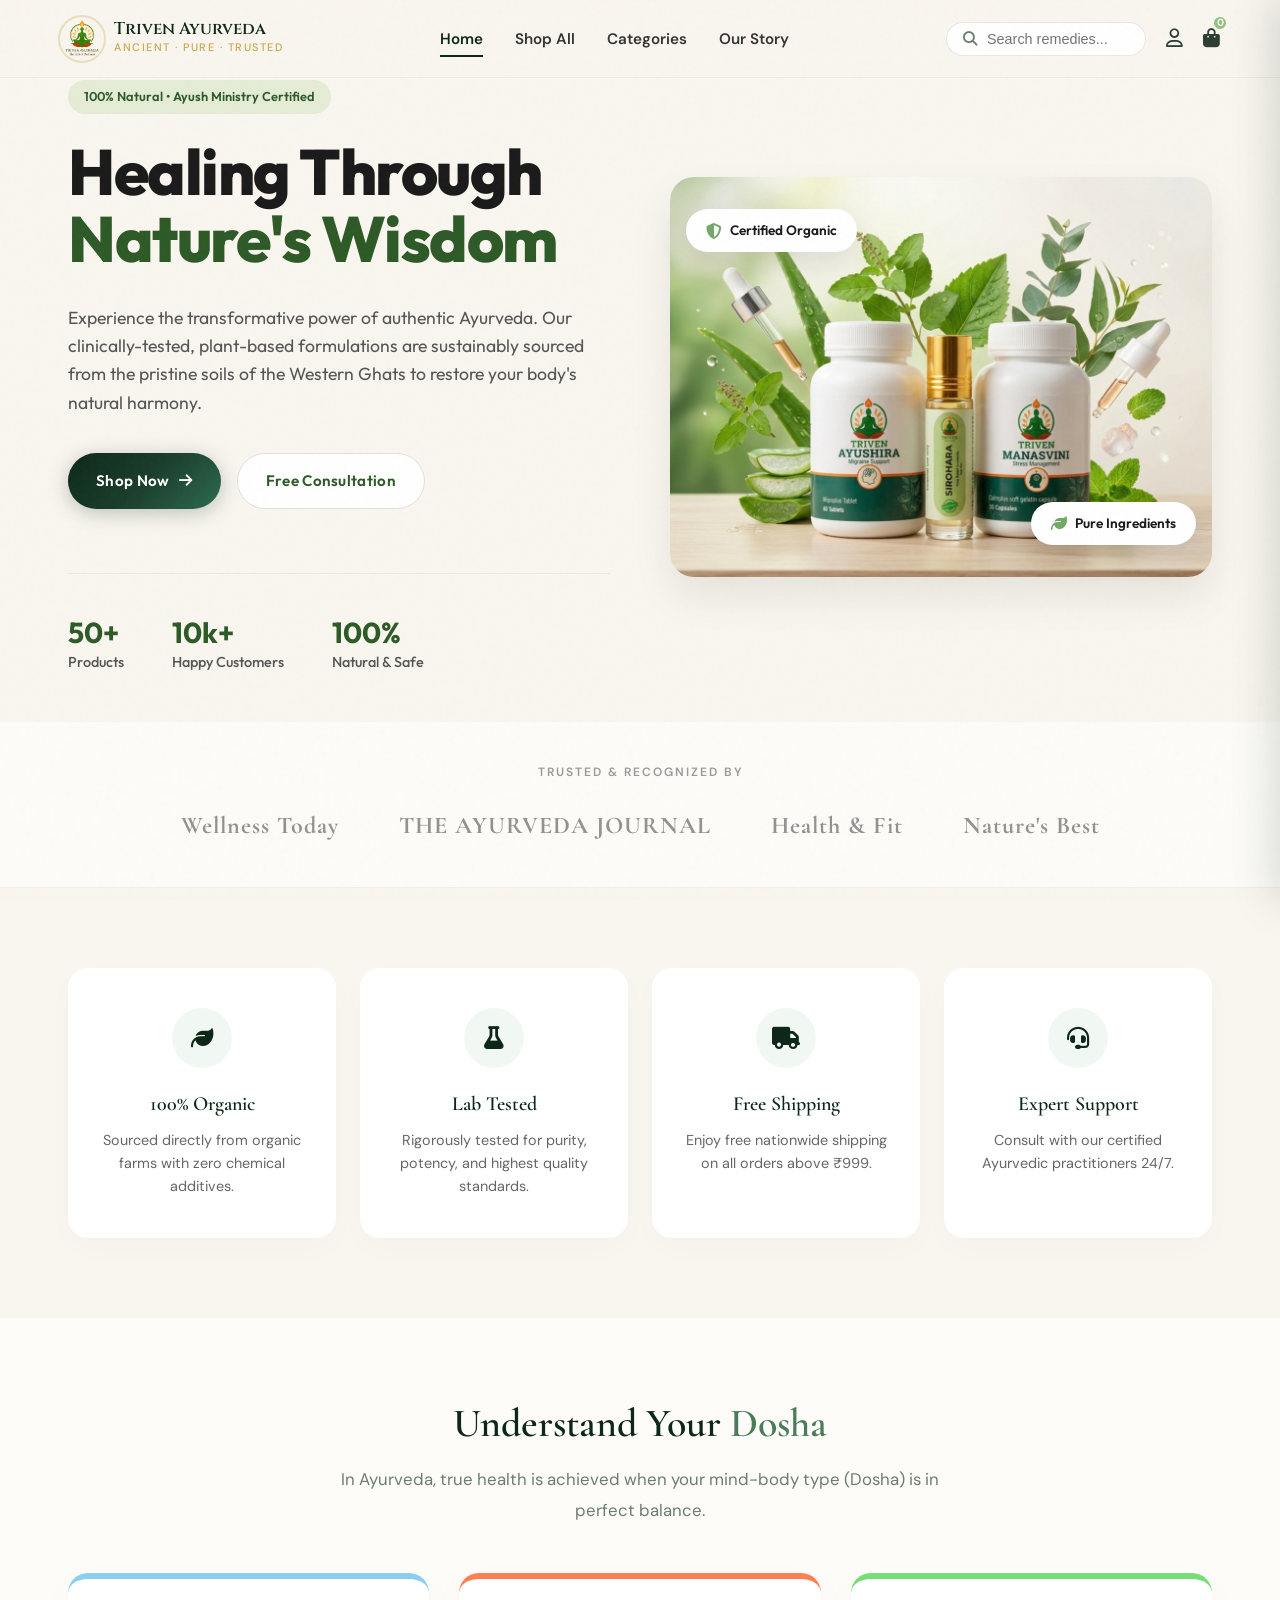
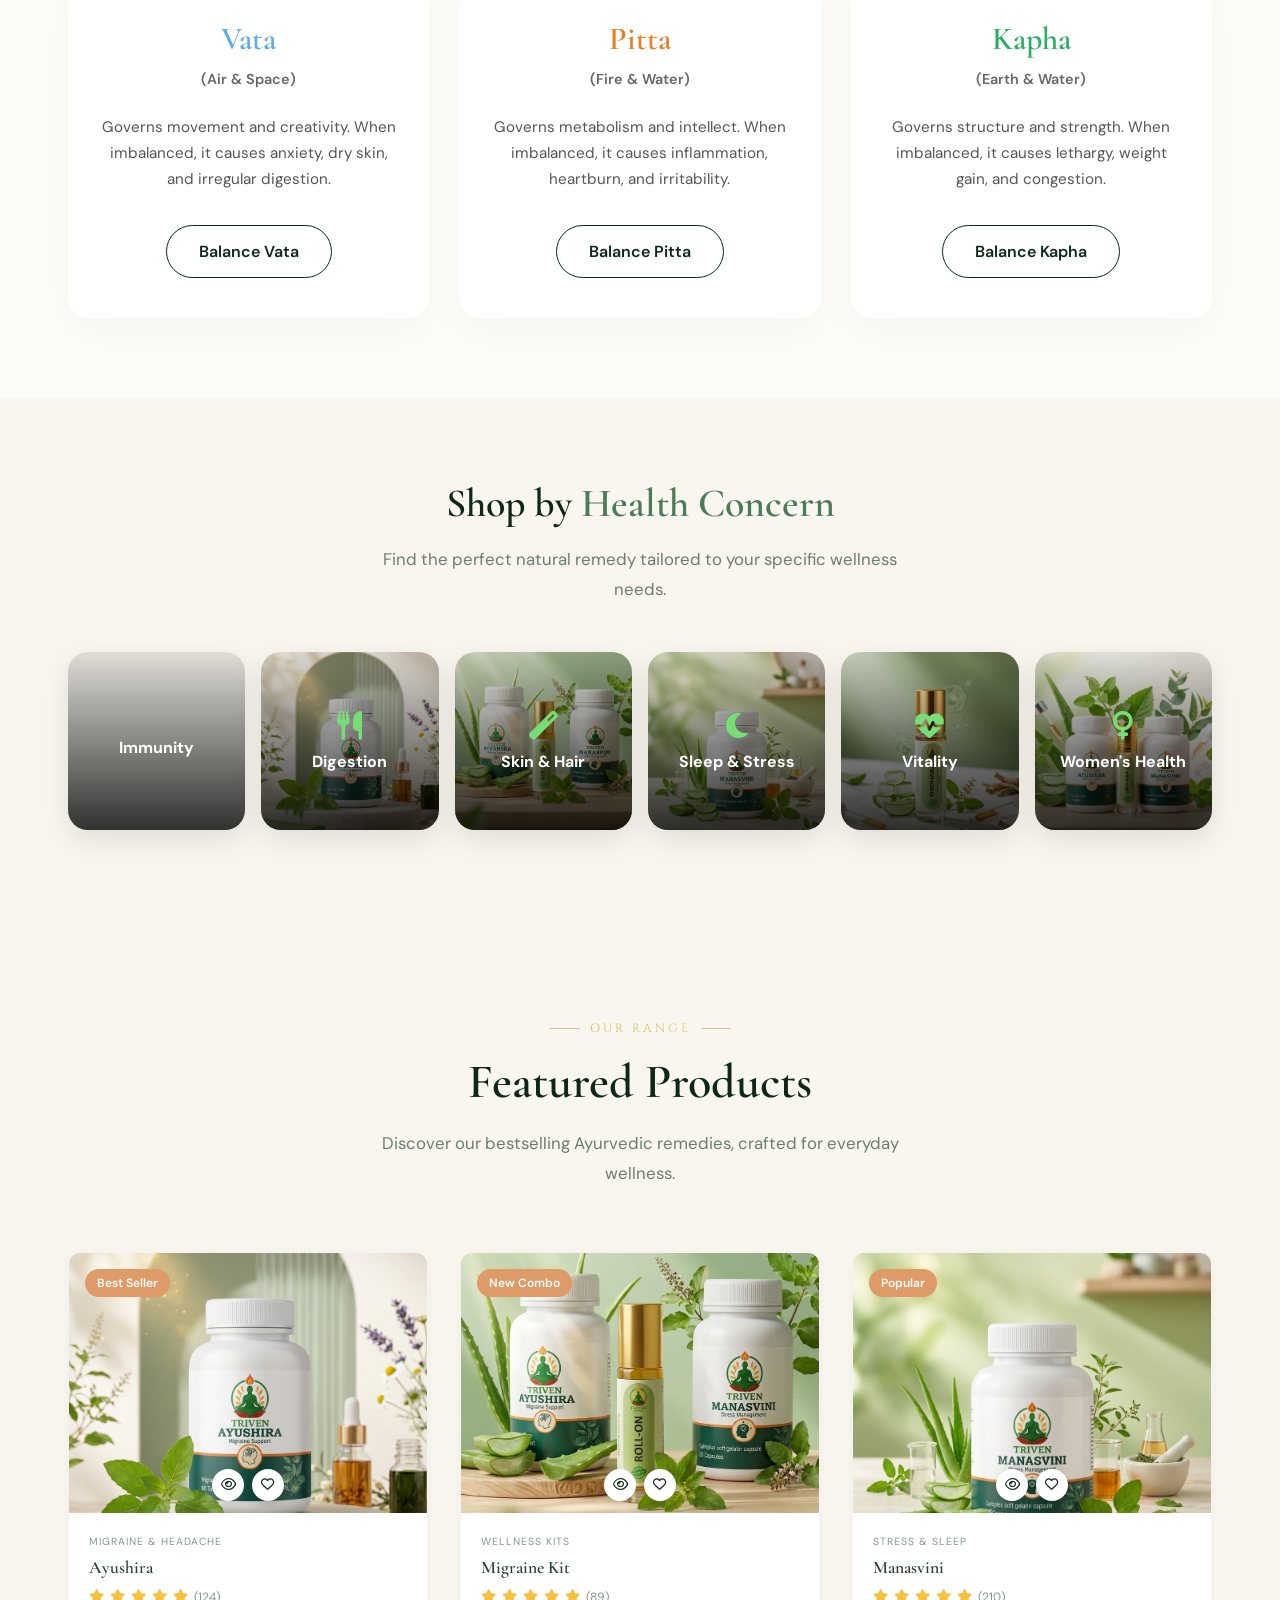
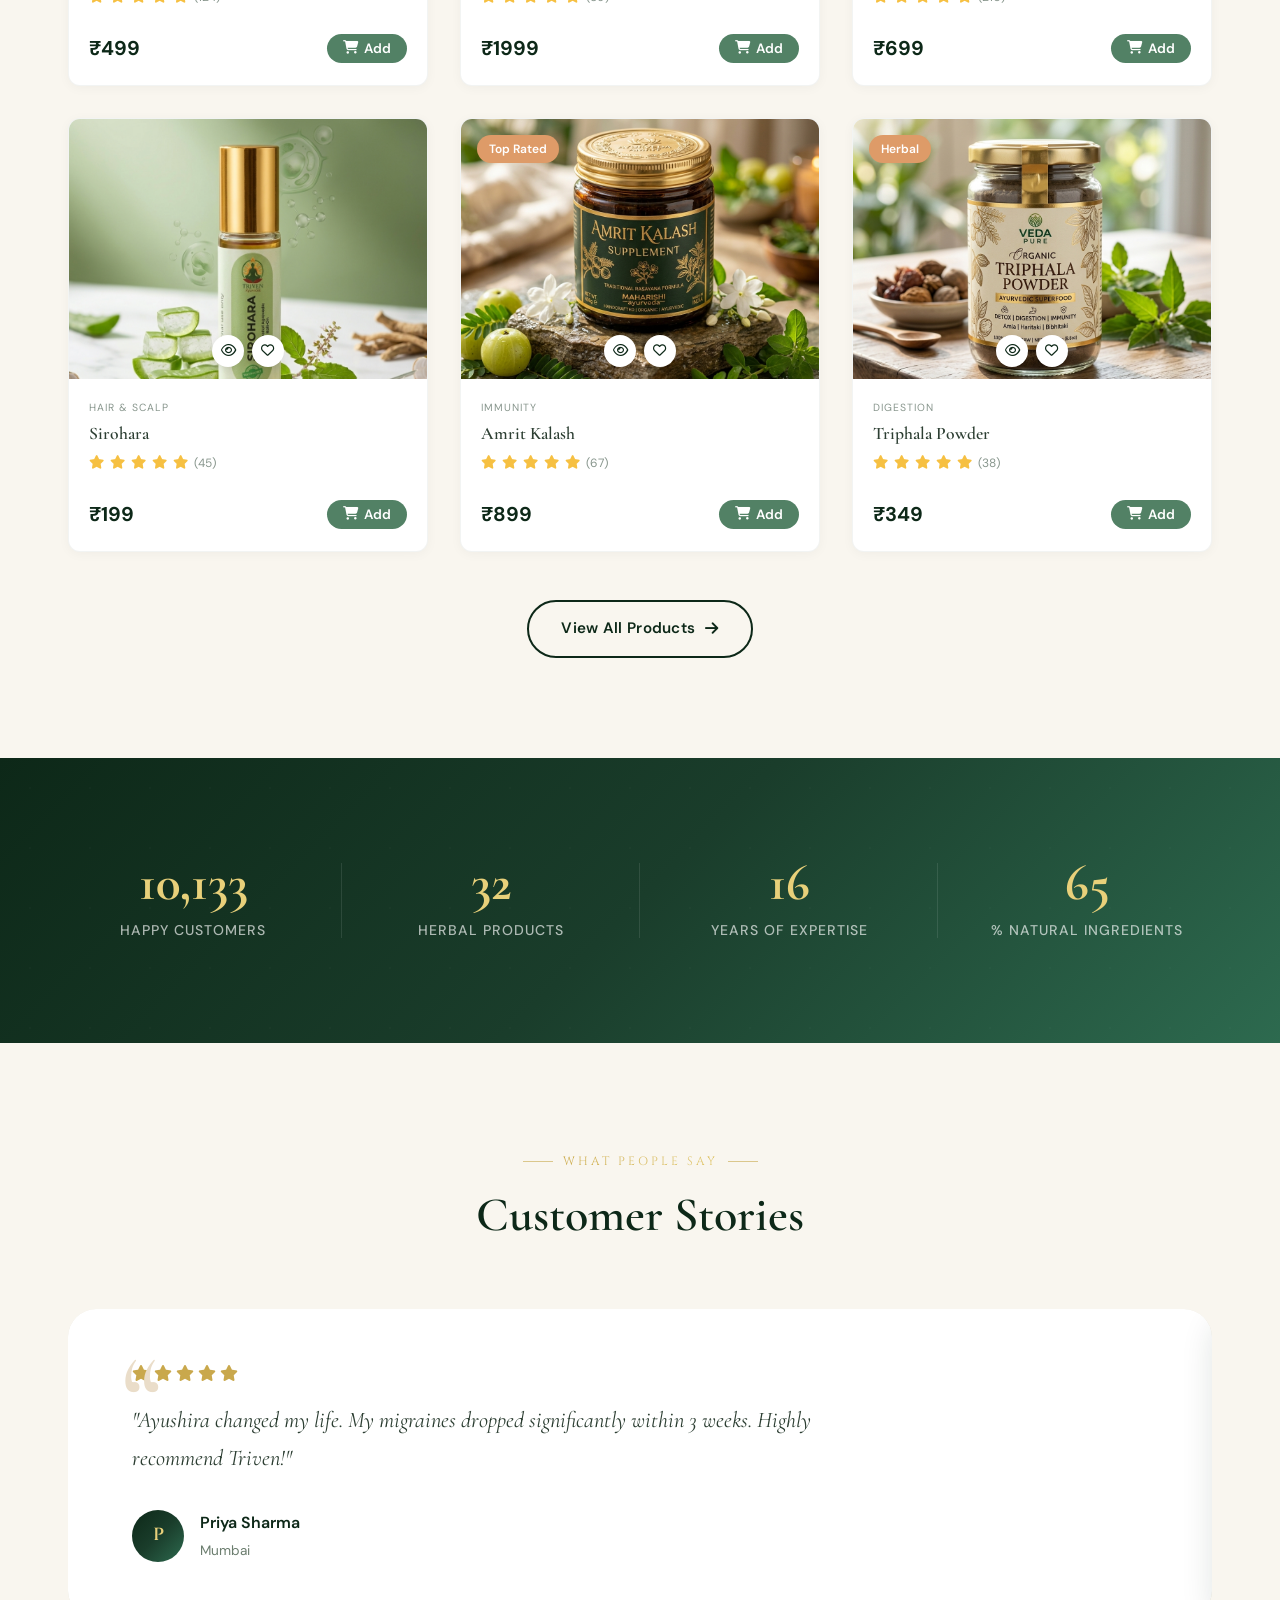
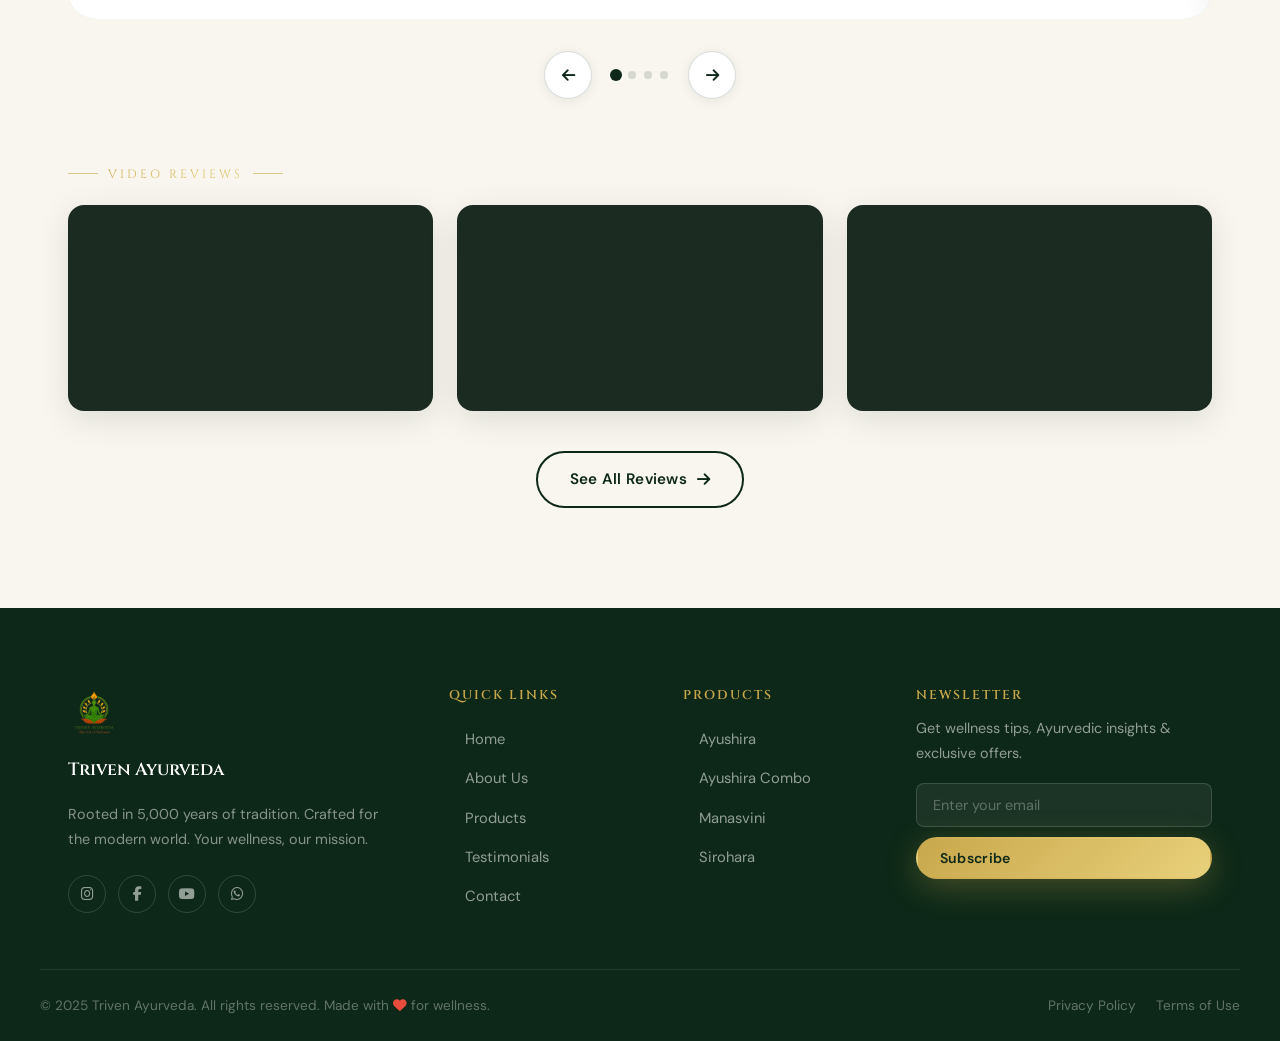
==== index.html @ 243baf2f "first commit" ====
<!DOCTYPE html>
<html lang="en">
<head>
  <meta charset="UTF-8" />
  <meta name="viewport" content="width=device-width, initial-scale=1.0" />

  <title>Triven Ayurveda — Ancient Wisdom, Modern Wellness</title>
  <meta name="description" content="Discover premium Ayurvedic formulations by Triven Ayurveda. 100% natural, lab-tested remedies for migraine, stress, and holistic wellness." />
  <link rel="stylesheet" href="Triven.css" />
  <link rel="stylesheet" href="cart.css" />
  <link rel="stylesheet" href="https://cdnjs.cloudflare.com/ajax/libs/font-awesome/6.5.0/css/all.min.css" />
  
</head>
  <div id="page-loader">
    <img src="assets/Trivenlogo.png" alt="Triven" class="loader-logo" />
    <span class="loader-brand">Triven Ayurveda</span>
    <div class="loader-bar-wrap"><div class="loader-bar"></div></div>
  </div>

  <div id="scroll-progress"></div>

  <!-- NAVBAR -->
  <nav class="navbar" id="navbar">
    <div class="nav-container">
      <a href="index.html" class="logo">
        <img src="assets/Trivenlogo.png" alt="Triven Ayurveda Logo" />
        <div class="logo-text">
          <span class="logo-name">Triven Ayurveda</span>
          <span class="logo-tagline">Ancient · Pure · Trusted</span>
        </div>
      </a>
      <ul class="nav-links" id="navLinks">
        <li><a href="index.html" class="active">Home</a></li>
        <li><a href="products.html">Shop All</a></li>
        <li><a href="categories.html">Categories</a></li>
        <li><a href="about.html">Our Story</a></li>
      </ul>
      
      <div class="nav-tools">
        <div class="search-bar">
          <i class="fas fa-search"></i>
          <input type="text" placeholder="Search remedies..." />
        </div>
        <a href="#" class="nav-icon" aria-label="Account"><i class="far fa-user"></i></a>
        <a href="#" class="nav-icon cart-icon" aria-label="Cart">
          <i class="fas fa-shopping-bag"></i>
          <span class="cart-count">0</span>
        </a>
      </div>
      <button class="hamburger" id="hamburger" aria-label="Toggle menu">
        <span></span><span></span><span></span>
      </button>
    </div>
  </nav>

  <!-- HERO -->
  <section class="hero" id="home">
    <div class="container hero-container">
      <div class="hero-left">
        <div class="hero-badge">100% Natural • Ayush Ministry Certified</div>
        <h1>
          <span class="text-dark">Healing Through</span>
          <span class="text-green">Nature's Wisdom</span>
        </h1>
        <p class="hero-sub">
          Experience the transformative power of authentic Ayurveda. Our clinically-tested, plant-based formulations are sustainably sourced from the pristine soils of the Western Ghats to restore your body's natural harmony.
        </p>
        <div class="hero-btns">
          <a href="products.html" class="btn btn-primary btn-pill">Shop Now <i class="fas fa-arrow-right"></i></a>
          <a href="contact.html" class="btn btn-outline btn-pill">Free Consultation</a>
        </div>
        
        <div class="hero-stats">
          <div class="hero-stat-item">
            <h4>50+</h4>
            <p>Products</p>
          </div>
          <div class="hero-stat-item">
            <h4>10k+</h4>
            <p>Happy Customers</p>
          </div>
          <div class="hero-stat-item">
            <h4>100%</h4>
            <p>Natural & Safe</p>
          </div>
        </div>
      </div>
      <div class="hero-right">
        <div class="hero-img-wrap">
          <img src="assets/Productimg1.png" alt="Ayurvedic Herbs" class="hero-main-img" />
          <div class="floating-badge badge-organic">
            <i class="fas fa-shield-alt"></i> Certified Organic
          </div>
          <div class="floating-badge badge-pure">
            <i class="fas fa-leaf"></i> Pure Ingredients
          </div>
        </div>
      </div>
    </div>
  </section>

  <!-- TRUSTED BY SECTION -->
  <section class="trust-section">
    <div class="container">
      <p class="trust-tag">TRUSTED & RECOGNIZED BY</p>
      <div class="trust-logos-row">
        <span class="trust-brand">Wellness Today</span>
        <span class="trust-brand">THE AYURVEDA JOURNAL</span>
        <span class="trust-brand">Health & Fit</span>
        <span class="trust-brand">Nature's Best</span>
      </div>
    </div>
  </section>

  <!-- NEW BENEFITS GRID -->
  <section class="benefits-premium">
    <div class="container">
      <div class="benefits-grid-premium">
        <div class="benefit-card-new reveal">
          <div class="benefit-icon-new"><i class="fas fa-leaf"></i></div>
          <h3>100% Organic</h3>
          <p>Sourced directly from organic farms with zero chemical additives.</p>
        </div>
        <div class="benefit-card-new reveal">
          <div class="benefit-icon-new"><i class="fas fa-flask"></i></div>
          <h3>Lab Tested</h3>
          <p>Rigorously tested for purity, potency, and highest quality standards.</p>
        </div>
        <div class="benefit-card-new reveal">
          <div class="benefit-icon-new"><i class="fas fa-truck"></i></div>
          <h3>Free Shipping</h3>
          <p>Enjoy free nationwide shipping on all orders above ₹999.</p>
        </div>
        <div class="benefit-card-new reveal">
          <div class="benefit-icon-new"><i class="fas fa-headset"></i></div>
          <h3>Expert Support</h3>
          <p>Consult with our certified Ayurvedic practitioners 24/7.</p>
        </div>
      </div>
    </div>
  </section>
  <!-- DOSHA SECTION -->
  <section class="dosha-section">
    <div class="container">
      <div class="section-header reveal" style="text-align: center; margin-bottom: 48px;">
        <h2 style="font-size: 2.5rem; color: #0d2818;">Understand Your <span style="color: #4a7c59;">Dosha</span></h2>
        <p class="section-sub" style="max-width: 600px; margin: 16px auto 0;">In Ayurveda, true health is achieved when your mind-body type (Dosha) is in perfect balance.</p>
      </div>
      <div class="dosha-grid">
        <div class="dosha-card vata reveal">
          <h3>Vata</h3>
          <p class="dosha-elements">(Air & Space)</p>
          <p class="dosha-info">Governs movement and creativity. When imbalanced, it causes anxiety, dry skin, and irregular digestion.</p>
          <a href="#" class="dosha-btn">Balance Vata</a>
        </div>
        <div class="dosha-card pitta reveal">
          <h3>Pitta</h3>
          <p class="dosha-elements">(Fire & Water)</p>
          <p class="dosha-info">Governs metabolism and intellect. When imbalanced, it causes inflammation, heartburn, and irritability.</p>
          <a href="#" class="dosha-btn">Balance Pitta</a>
        </div>
        <div class="dosha-card kapha reveal">
          <h3>Kapha</h3>
          <p class="dosha-elements">(Earth & Water)</p>
          <p class="dosha-info">Governs structure and strength. When imbalanced, it causes lethargy, weight gain, and congestion.</p>
          <a href="#" class="dosha-btn">Balance Kapha</a>
        </div>
      </div>
    </div>
  </section>

  <!-- HEALTH CONCERNS SECTION -->
  <section class="concerns-section">
    <div class="container">
      <div class="section-header reveal" style="text-align: center; margin-bottom: 48px;">
        <h2 style="font-size: 2.5rem; color: #0d2818;">Shop by <span style="color: #4a7c59;">Health Concern</span></h2>
        <p class="section-sub">Find the perfect natural remedy tailored to your specific wellness needs.</p>
      </div>
      <div class="concerns-grid">
        <a href="products.html" class="concern-card reveal">
          <div class="concern-img" style="background-image: url('assets/productimg1.png');"></div>
          <div class="concern-overlay">
            <i class="fas fa-shield-plus"></i>
            <span>Immunity</span>
          </div>
        </a>
        <a href="products.html" class="concern-card reveal">
          <div class="concern-img" style="background-image: url('assets/productimg2.png');"></div>
          <div class="concern-overlay">
            <i class="fas fa-utensils"></i>
            <span>Digestion</span>
          </div>
        </a>
        <a href="products.html" class="concern-card reveal">
          <div class="concern-img" style="background-image: url('assets/productimg3.png');"></div>
          <div class="concern-overlay">
            <i class="fas fa-magic"></i>
            <span>Skin & Hair</span>
          </div>
        </a>
        <a href="products.html" class="concern-card reveal">
          <div class="concern-img" style="background-image: url('assets/productimgimg4.png');"></div>
          <div class="concern-overlay">
            <i class="fas fa-moon"></i>
            <span>Sleep & Stress</span>
          </div>
        </a>
        <a href="products.html" class="concern-card reveal">
          <div class="concern-img" style="background-image: url('assets/productimg5.png');"></div>
          <div class="concern-overlay">
            <i class="fas fa-heartbeat"></i>
            <span>Vitality</span>
          </div>
        </a>
        <a href="products.html" class="concern-card reveal">
          <div class="concern-img" style="background-image: url('assets/Productimg1.png');"></div>
          <div class="concern-overlay">
            <i class="fas fa-venus"></i>
            <span>Women's Health</span>
          </div>
        </a>
      </div>
    </div>
  </section>

  <!-- PRODUCTS -->
  <section class="products" id="products">
    <div class="container">
      <div class="section-header reveal">
        <p class="section-tag">Our Range</p>
        <h2>Featured Products</h2>
        <p class="section-sub">Discover our bestselling Ayurvedic remedies, crafted for everyday wellness.</p>
      </div>
      <div class="products-grid" id="featuredProductsGrid"></div>
      <div style="text-align:center;margin-top:48px;">
        <a href="products.html" class="btn btn-outline">View All Products <i class="fas fa-arrow-right"></i></a>
      </div>
    </div>
  </section>

  <!-- STATS BANNER -->
  <section class="stats-banner">
    <div class="container stats-grid">
      <div class="stat reveal">
        <h2 class="counter" data-target="15000">0</h2>
        <p>Happy Customers</p>
      </div>
      <div class="stat reveal">
        <h2 class="counter" data-target="50">0</h2>
        <p>Herbal Products</p>
      </div>
      <div class="stat reveal">
        <h2 class="counter" data-target="25">0</h2>
        <p>Years of Expertise</p>
      </div>
      <div class="stat reveal">
        <h2 class="counter" data-target="100">0</h2>
        <p>% Natural Ingredients</p>
      </div>
    </div>
  </section>

  <!-- TESTIMONIALS -->
  <section class="testimonials" id="testimonials">
    <div class="container">
      <div class="section-header reveal">
        <p class="section-tag">What People Say</p>
        <h2>Customer Stories</h2>
      </div>
      <div class="testimonials-slider" id="testimonialSlider">
        <div class="testimonial-track" id="testimonialTrack">
          <div class="testimonial-card">
            <div class="stars"><i class="fas fa-star"></i><i class="fas fa-star"></i><i class="fas fa-star"></i><i class="fas fa-star"></i><i class="fas fa-star"></i></div>
            <p>"Ayushira changed my life. My migraines dropped significantly within 3 weeks. Highly recommend Triven!"</p>
            <div class="reviewer">
              <div class="avatar">P</div>
              <div><strong>Priya Sharma</strong><span>Mumbai</span></div>
            </div>
          </div>
          <div class="testimonial-card">
            <div class="stars"><i class="fas fa-star"></i><i class="fas fa-star"></i><i class="fas fa-star"></i><i class="fas fa-star"></i><i class="fas fa-star"></i></div>
            <p>"Manasvini has improved my focus tremendously. I feel lighter and more energetic every single day."</p>
            <div class="reviewer">
              <div class="avatar">R</div>
              <div><strong>Rahul Verma</strong><span>Delhi</span></div>
            </div>
          </div>
          <div class="testimonial-card">
            <div class="stars"><i class="fas fa-star"></i><i class="fas fa-star"></i><i class="fas fa-star"></i><i class="fas fa-star"></i><i class="fas fa-star-half-alt"></i></div>
            <p>"Sirohara helped me with headaches during exams. Pure, effective, and absolutely no side effects!"</p>
            <div class="reviewer">
              <div class="avatar">A</div>
              <div><strong>Ananya Iyer</strong><span>Bangalore</span></div>
            </div>
          </div>
          <div class="testimonial-card">
            <div class="stars"><i class="fas fa-star"></i><i class="fas fa-star"></i><i class="fas fa-star"></i><i class="fas fa-star"></i><i class="fas fa-star"></i></div>
            <p>"Quality is unmatched. You can feel the authenticity in every product. Triven Ayurveda is my go-to brand."</p>
            <div class="reviewer">
              <div class="avatar">S</div>
              <div><strong>Suresh Nair</strong><span>Chennai</span></div>
            </div>
          </div>
        </div>
      </div>
      <div class="slider-controls">
        <button id="prevBtn" aria-label="Previous"><i class="fas fa-arrow-left"></i></button>
        <div class="dots" id="dots"></div>
        <button id="nextBtn" aria-label="Next"><i class="fas fa-arrow-right"></i></button>
      </div>
      <!-- VIDEO REVIEWS -->
      <div class="video-reviews reveal">
        <p class="section-tag" style="justify-content:center;margin-bottom:24px;">Video Reviews</p>
        <div class="video-grid">
          <div class="video-card">
            <iframe src="https://www.youtube.com/embed/VIDEO_ID_1" title="Customer Review 1" frameborder="0" allowfullscreen loading="lazy"></iframe>
          </div>
          <div class="video-card">
            <iframe src="https://www.youtube.com/embed/VIDEO_ID_2" title="Customer Review 2" frameborder="0" allowfullscreen loading="lazy"></iframe>
          </div>
          <div class="video-card">
            <iframe src="https://www.youtube.com/embed/VIDEO_ID_3" title="Customer Review 3" frameborder="0" allowfullscreen loading="lazy"></iframe>
          </div>
        </div>
      </div>

      <div style="text-align:center;margin-top:40px;">
        <a href="testimonials.html" class="btn btn-outline">See All Reviews <i class="fas fa-arrow-right"></i></a>
      </div>
    </div>
  </section>


  <!-- FOOTER -->
  <footer class="footer">
    <div class="container footer-grid">
      <div class="footer-brand">
        <img src="assets/Trivenlogo.png" alt="Triven Ayurveda" />
        <span class="footer-brand-name">Triven Ayurveda</span>
        <p>Rooted in 5,000 years of tradition. Crafted for the modern world. Your wellness, our mission.</p>
        <div class="footer-social">
          <a href="#" aria-label="Instagram"><i class="fab fa-instagram"></i></a>
          <a href="#" aria-label="Facebook"><i class="fab fa-facebook-f"></i></a>
          <a href="#" aria-label="YouTube"><i class="fab fa-youtube"></i></a>
          <a href="#" aria-label="WhatsApp"><i class="fab fa-whatsapp"></i></a>
        </div>
      </div>
      <div class="footer-links-row">
        <div class="footer-links">
          <h4>Quick Links</h4>
          <ul>
            <li><a href="index.html">Home</a></li>
            <li><a href="about.html">About Us</a></li>
            <li><a href="products.html">Products</a></li>
            <li><a href="testimonials.html">Testimonials</a></li>
            <li><a href="contact.html">Contact</a></li>
          </ul>
        </div>
        <div class="footer-links">
          <h4>Products</h4>
          <ul>
            <li><a href="products.html">Ayushira</a></li>
            <li><a href="products.html">Ayushira Combo</a></li>
            <li><a href="products.html">Manasvini</a></li>
            <li><a href="products.html">Sirohara</a></li>
          </ul>
        </div>
      </div>
      <div class="footer-newsletter">
        <h4>Newsletter</h4>
        <p>Get wellness tips, Ayurvedic insights & exclusive offers.</p>
        <div class="newsletter-form">
          <input type="email" placeholder="Enter your email" />
          <button class="btn btn-gold btn-sm">Subscribe</button>
        </div>
      </div>
    </div>
    <div class="footer-bottom container">
      <p>© 2025 Triven Ayurveda. All rights reserved. Made with <i class="fas fa-heart"></i> for wellness.</p>
      <div class="footer-bottom-links">
        <a href="#">Privacy Policy</a>
        <a href="#">Terms of Use</a>
      </div>
    </div>
  </footer>

  <a href="#home" class="back-to-top" id="backToTop"><i class="fas fa-arrow-up"></i></a>


  <!-- Cart Drawer HTML -->
  <div class="cart-drawer-overlay" id="cartDrawerOverlay"></div>
  <aside class="cart-drawer" id="cartDrawer" aria-label="Shopping Cart">
    <div class="cart-drawer-header">
      <div style="display: flex; align-items: center; gap: 12px;">
        <button id="orderHistoryBtn" class="cart-history-btn" title="View Order History" style="padding: 6px; font-size: 1.3rem;"><i class="fas fa-list-alt"></i></button>
        <h3 style="margin: 0;"><i class="fas fa-shopping-bag"></i> Your Cart</h3>
      </div>
      <button id="cartDrawerClose" aria-label="Close cart">✕</button>
    </div>
    <div id="cartDrawerList"></div>
    <!-- In-drawer Order History -->
    <div id="cartDrawerHistory" style="display: none;">
        <div class="history-panel-header">
            <h4><i class="fas fa-receipt"></i> My Orders</h4>
            <p>Track and manage your recent orders</p>
            <button id="close-user-history-drawer" class="history-back-btn"><i class="fas fa-arrow-left"></i> Back to Cart</button>
        </div>
        <div class="history-scroll-area">
            <div id="history-loading-msg"><i class="fas fa-spinner fa-spin" style="margin-right:8px;"></i>Loading orders…</div>
            <div id="history-empty-msg" style="display:none;">You haven't placed any orders yet.</div>
            <div id="user-history-body"></div>
        </div>
    </div>
    <div class="cart-drawer-footer" id="cartDrawerFooter">
      <div class="cart-drawer-total">
        <span>Total</span>
        <span id="cartDrawerTotal">₹0</span>
      </div>
      <button class="cart-checkout-btn" type="button"><i class="fas fa-lock"></i> Proceed to Checkout</button>
    </div>
  </aside>

  <script src="config.js"></script>
  <script src="Triven.js"></script>
  <script src="cart.js"></script>
  <script src="auth.js"></script>
  <script>
    if (document.getElementById('page-loader')) document.getElementById('page-loader').classList.add('hide');
    const callBarDoc = document.querySelector('.call-bar-doctor');
    if (callBarDoc) {
      const doctors = ['assets/Doctor1.png', 'assets/Doctor2.png'];
      let idx = 0;
      setInterval(() => {
        idx = (idx + 1) % doctors.length;
        callBarDoc.style.opacity = '0';
        setTimeout(() => { callBarDoc.src = doctors[idx]; callBarDoc.style.opacity = '1'; }, 400);
      }, 3000);
    }
  </script>
</body>
</html>
---- Triven.css ----
/* ===================================
   TRIVEN AYURVEDA — PREMIUM DESIGN SYSTEM
   =================================== */

@import url('https://fonts.googleapis.com/css2?family=Cormorant+Garamond:ital,wght@0,400;0,600;0,700;1,400;1,600&family=DM+Sans:wght@300;400;500;600&family=Cinzel:wght@400;600&family=Outfit:wght@400;500;600;700;800&display=swap');

/* ===== CSS VARIABLES ===== */
:root {
  /* Core Palette */
  --forest:       #0d2818;
  --forest-mid:   #1a3d2b;
  --forest-light: #2d6a4f;
  --sage:         #52b788;
  --sage-light:   #95d5b2;
  --gold:         #c9a84c;
  --gold-light:   #e8d07a;
  --gold-pale:    #fdf3d7;
  --cream:        #f9f6ef;
  --cream-dark:   #eaddc9;
  --ivory:        #f9f6ef;
  --charcoal:     #1c2b22;
  --text:         #2c3e32;
  --text-muted:   #6b7d6e;
  --white:        #ffffff;


  /* Gradients */
  --grad-forest: linear-gradient(135deg, #0d2818 0%, #1a3d2b 50%, #2d6a4f 100%);
  --grad-gold:   linear-gradient(135deg, #c9a84c 0%, #e8d07a 100%);
  --grad-sage:   linear-gradient(135deg, #52b788 0%, #95d5b2 100%);
  --grad-glass:  linear-gradient(135deg, rgba(255,255,255,0.12) 0%, rgba(255,255,255,0.04) 100%);

  /* Shadows */
  --shadow-sm:   0 2px 12px rgba(13,40,24,0.08);
  --shadow-md:   0 8px 32px rgba(13,40,24,0.12);
  --shadow-lg:   0 20px 60px rgba(13,40,24,0.18);
  --shadow-gold: 0 8px 32px rgba(201,168,76,0.3);

  /* Layout */
  --radius-sm:   8px;
  --radius-md:   16px;
  --radius-lg:   28px;
  --radius-xl:   40px;
  --radius-full: 9999px;

  /* Animation */
  --ease:        cubic-bezier(0.16, 1, 0.3, 1); /* Ultra smooth premium Apple-style curve */
  --ease-spring: cubic-bezier(0.34, 1.56, 0.64, 1);
  --dur-fast:    0.3s;
  --dur-mid:     0.5s;
  --dur-slow:    0.8s;
}

/* ===== LUXURY TEXT GRADIENTS ===== */
h1 em, .section-tag, .consult-left h2 span {
  background: var(--grad-gold);
  -webkit-background-clip: text;
  background-clip: text;
  -webkit-text-fill-color: transparent;
  display: inline-block;
  line-height: 1.2;
}

/* ===== RESET ===== */
*, *::before, *::after { margin: 0; padding: 0; box-sizing: border-box; }
html {
  scroll-behavior: smooth;
  scroll-padding-top: 80px;
  overflow-x: hidden;
  max-width: 100%;
}
body {
  font-family: 'DM Sans', sans-serif;
  background: var(--cream);
  color: var(--text);
  line-height: 1.7;
  overflow-x: hidden;
  max-width: 100%;
  width: 100%;
}
body::before {
  content: '';
  position: fixed;
  inset: 0;
  pointer-events: none;
  z-index: 99999;
  background-image: url("data:image/svg+xml,%3Csvg viewBox='0 0 200 200' xmlns='http://www.w3.org/2000/svg'%3E%3Cfilter id='n'%3E%3CfeTurbulence type='fractalNoise' baseFrequency='0.8' numOctaves='3' stitchTiles='stitch'/%3E%3C/filter%3E%3Crect width='100%25' height='100%25' filter='url(%23n)'/%3E%3C/svg%3E");
  opacity: 0.025; /* Super subtle grain */
}
img { display: block; max-width: 100%; }
a { text-decoration: none; color: inherit; }
button { font-family: inherit; cursor: pointer; }
h1, h2, h3, h4 {
  font-family: 'Cormorant Garamond', serif;
  line-height: 1.25;
  font-weight: 600;
}

/* ===== SCROLLBAR ===== */
::-webkit-scrollbar { width: 5px; }
::-webkit-scrollbar-track { background: var(--cream); }
::-webkit-scrollbar-thumb { background: var(--forest-light); border-radius: 10px; }

/* ===== SCROLL REVEAL ===== */
.reveal {
  opacity: 0;
  transform: translateY(36px);
  transition: opacity 0.7s var(--ease), transform 0.7s var(--ease);
}
.reveal.visible { opacity: 1; transform: translateY(0); }
.reveal-left { opacity: 0; transform: translateX(-40px); transition: opacity 0.7s var(--ease), transform 0.7s var(--ease); }
.reveal-left.visible { opacity: 1; transform: translateX(0); }
.reveal-right { opacity: 0; transform: translateX(40px); transition: opacity 0.7s var(--ease), transform 0.7s var(--ease); }
.reveal-right.visible { opacity: 1; transform: translateX(0); }

/* ===== SCROLL PROGRESS ===== */
#scroll-progress {
  position: fixed;
  top: 0; left: 0;
  height: 3px;
  background: var(--grad-gold);
  z-index: 9999;
  width: 0%;
  transition: width 0.1s linear;
}

/* ===== CONTAINER ===== */
.container { max-width: 1200px; margin: 0 auto; padding: 0 28px; }
section { padding: 100px 0; }

/* ===================================
   BUTTONS
   =================================== */
.btn {
  display: inline-flex;
  align-items: center;
  gap: 10px;
  padding: 14px 32px;
  border-radius: var(--radius-full);
  font-family: 'DM Sans', sans-serif;
  font-weight: 600;
  font-size: 0.95rem;
  letter-spacing: 0.3px;
  border: 2px solid transparent;
  cursor: pointer;
  transition: all var(--dur-mid) var(--ease);
  position: relative;
  overflow: hidden;
}
.btn::before {
  content: '';
  position: absolute;
  inset: 0;
  background: rgba(255,255,255,0.12);
  opacity: 0;
  transition: opacity var(--dur-fast);
}
.btn:hover::before { opacity: 1; }

.btn-primary {
  background: var(--grad-forest);
  color: var(--white);
  border-color: transparent;
  box-shadow: 0 4px 20px rgba(13,40,24,0.25);
}
.btn-primary:hover {
  transform: translateY(-3px);
  box-shadow: 0 10px 32px rgba(13,40,24,0.35);
}

.btn-gold {
  background: var(--grad-gold);
  color: var(--forest);
  border-color: transparent;
  box-shadow: var(--shadow-gold);
}
.btn-gold:hover { transform: translateY(-3px); box-shadow: 0 12px 40px rgba(201,168,76,0.45); }

.btn-outline {
  background: transparent;
  color: var(--forest);
  border-color: var(--forest);
}
.btn-outline:hover { background: var(--forest); color: var(--white); transform: translateY(-2px); }

.btn-outline-light {
  background: transparent;
  color: var(--white);
  border-color: rgba(255,255,255,0.5);
}
.btn-outline-light:hover { background: rgba(255,255,255,0.12); border-color: var(--white); }

.btn-sm { padding: 10px 22px; font-size: 0.88rem; }

/* ===================================
   SECTION HEADERS
   =================================== */
.section-header { text-align: center; margin-bottom: 64px; }
.section-tag {
  display: inline-flex;
  align-items: center;
  gap: 10px;
  font-family: 'Cinzel', serif;
  font-size: 0.75rem;
  letter-spacing: 3px;
  text-transform: uppercase;
  color: var(--gold);
  margin-bottom: 16px;
}
.section-tag::before, .section-tag::after {
  content: '';
  display: block;
  width: 30px;
  height: 1px;
  background: var(--gold);
  opacity: 0.6;
}
.section-header h2 {
  font-size: clamp(2rem, 4vw, 3rem);
  color: var(--forest);
  margin-bottom: 16px;
}
.section-sub {
  color: var(--text-muted);
  max-width: 540px;
  margin: 0 auto;
  font-size: 1.05rem;
  line-height: 1.8;
}

/* ===================================
   NAVBAR
   =================================== */
.navbar {
  position: fixed;
  top: 0; left: 0; right: 0;
  z-index: 1000;
  height: 78px;
  transition: all var(--dur-mid) var(--ease);
  width: 100%;
}
.navbar::before {
  content: '';
  position: absolute;
  inset: 0;
  background: rgba(249, 246, 239, 0.90); /* Matches #f9f6ef */
  backdrop-filter: blur(12px);
  transition: all var(--dur-mid) var(--ease);
  border-bottom: 1px solid rgba(13, 40, 24, 0.05);
}
.navbar.scrolled::before {
  background: rgba(249, 246, 239, 0.98);
  backdrop-filter: blur(20px);
  box-shadow: 0 4px 20px rgba(13, 40, 24, 0.08);
  border-bottom: 1px solid rgba(13, 40, 24, 0.1);
}
.nav-container {
  max-width: 1200px;
  margin: 0 auto;
  padding: 0 20px;
  height: 100%;
  display: flex;
  align-items: center;
  justify-content: space-between;
  position: relative;
  z-index: 1;
  min-width: 0;
}
.logo {
  display: flex;
  align-items: center;
  gap: 10px;
  min-width: 0;
  flex-shrink: 1;
}
.logo img {
  height: 44px; width: 44px;
  object-fit: contain;
  border-radius: 50%;
  box-shadow: 0 0 0 2px rgba(201,168,76,0.3);
  transition: box-shadow var(--dur-mid);
}
.logo:hover img { box-shadow: 0 0 0 3px var(--gold); }
.logo-text { display: flex; flex-direction: column; }
.logo-name {
  font-family: 'Cinzel', serif;
  font-size: 1.05rem;
  color: var(--forest);
  font-weight: 600;
  line-height: 1;
  white-space: nowrap;
}
.logo-tagline {
  font-size: 0.68rem;
  color: var(--gold);
  letter-spacing: 1.5px;
  text-transform: uppercase;
  font-weight: 500;
}

.nav-links {
  display: flex;
  list-style: none;
  gap: 32px;
  align-items: center;
}
.nav-links a {
  font-size: 0.95rem;
  font-weight: 600;
  color: #333;
  position: relative;
  transition: color var(--dur-fast);
  padding: 8px 0;
}
.nav-links a::after {
  content: '';
  position: absolute;
  bottom: 0; left: 0;
  width: 0; height: 2px;
  background: var(--forest);
  transition: width var(--dur-mid) var(--ease);
}
.nav-links a:hover { color: var(--forest); }
.nav-links a:hover::after,
.nav-links a.active::after { width: 100%; }
.nav-links a.active { color: var(--forest); }

/* ===================================
   NAV TOOLS (SEARCH, USER, CART)
   =================================== */
.nav-tools {
  display: flex;
  align-items: center;
  gap: 20px;
}
.search-bar {
  display: flex;
  align-items: center;
  background: var(--white);
  border: 1px solid rgba(13, 40, 24, 0.1);
  border-radius: var(--radius-full);
  padding: 8px 16px;
  gap: 10px;
  width: 200px;
  transition: all 0.3s ease;
}
.search-bar:focus-within {
  border-color: var(--forest);
  box-shadow: 0 0 0 2px rgba(45, 90, 60, 0.1);
  width: 240px;
}
.search-bar i {
  color: var(--text-muted);
  font-size: 0.9rem;
}
.search-bar input {
  border: none;
  background: transparent;
  outline: none;
  width: 100%;
  font-size: 0.9rem;
  color: var(--text);
}
.nav-icon {
  color: var(--text);
  font-size: 1.2rem;
  transition: color 0.3s ease;
  position: relative;
  text-decoration: none;
}
.nav-icon:hover {
  color: var(--forest);
}
.cart-icon .cart-count {
  position: absolute;
  top: -8px;
  right: -8px;
  background: #90c279;
  color: var(--white);
  font-size: 0.65rem;
  font-weight: 700;
  height: 16px;
  width: 16px;
  display: flex;
  align-items: center;
  justify-content: center;
  border-radius: 50%;
  border: 2px solid var(--cream);
}

.nav-cta {
  background: var(--forest);
  color: var(--white) !important;
  padding: 10px 24px;
  border-radius: var(--radius-full);
  font-weight: 600 !important;
  transition: all var(--dur-mid) !important;
}
.nav-cta:hover { background: var(--forest-mid) !important; transform: translateY(-2px); }
.nav-cta::after { display: none !important; }

/* Mobile Drawer Elements default hidden on desktop */
.drawer-header {
  display: none !important;
}
.mobile-link-icon {
  display: none !important;
}

.hamburger {
  display: none;
  background: none;
  border: none;
  width: 40px; height: 40px;
  flex-direction: column;
  justify-content: center;
  gap: 5px;
  padding: 4px;
}
.hamburger span {
  display: block;
  width: 100%; height: 2px;
  background: var(--forest);
  border-radius: 2px;
  transition: all var(--dur-mid) var(--ease);
  transform-origin: center;
}
.hamburger.open span:nth-child(1) { transform: translateY(7px) rotate(45deg); }
.hamburger.open span:nth-child(2) { opacity: 0; transform: scaleX(0); }
.hamburger.open span:nth-child(3) { transform: translateY(-7px) rotate(-45deg); }

/* ===================================
   ANIMATED BACKGROUND EFFECT (VIDEO-LIKE)
   =================================== */
.bg-video-effect {
  position: absolute;
  inset: -10%;
  z-index: 0;
  background-size: cover;
  background-position: center;
  opacity: 0.25;
  animation: bgZoomFloat 25s ease-in-out infinite alternate;
  pointer-events: none;
  mix-blend-mode: luminosity; /* Blends nicely with the green hero background */
}
@keyframes bgZoomFloat {
  0% { transform: scale(1) translate(0, 0); }
  100% { transform: scale(1.08) translate(-1.5%, 1.5%); }
}

/* ===================================
   HERO — HOME
   =================================== */
.hero {
  min-height: 60vh;
  background: var(--cream); /* Light cream — matches #f9f6ef */
  display: flex;
  align-items: center;
  padding: 80px 0 48px;
  position: relative;
  overflow: hidden;
  width: 100%;
  box-sizing: border-box;
}
.hero-container {
  display: flex;
  align-items: center;
  gap: 60px;
  width: 100%;
}

.hero-left {
  flex: 1;
  display: flex;
  flex-direction: column;
  gap: 24px;
}

.hero-badge {
  display: inline-flex;
  align-items: center;
  background-color: #e5ecd6; /* Light green from image */
  color: #2c592a;
  font-family: 'Outfit', sans-serif;
  font-size: 0.8rem;
  font-weight: 600;
  padding: 6px 16px;
  border-radius: 99px;
  width: fit-content;
}

.hero-left h1 {
  font-family: 'Outfit', sans-serif !important;
  font-size: clamp(2.8rem, 5vw, 4.2rem);
  font-weight: 800;
  line-height: 1.05;
  letter-spacing: -1.5px;
  background: none !important;
  -webkit-text-fill-color: unset !important;
}

.text-dark {
  display: block;
  color: #1a1a1a;
  background: none !important;
  -webkit-text-fill-color: #1a1a1a !important;
}

.text-green {
  display: block;
  color: #2d5a27;
  background: none !important;
  -webkit-text-fill-color: #2d5a27 !important;
}

.hero-sub {
  color: #555;
  font-family: 'Outfit', sans-serif;
  font-size: 1.1rem;
  line-height: 1.6;
  max-width: 540px;
  margin-top: 8px;
}

.hero-btns {
  display: flex;
  gap: 16px;
  margin-top: 12px;
}

.btn-pill {
  border-radius: 99px !important;
  font-weight: 600;
  padding: 14px 28px !important;
  font-family: 'Outfit', sans-serif;
}

.hero-left .btn-primary {
  background-color: #2d5a27;
  color: #fff;
  border: none;
}

.hero-left .btn-primary:hover {
  background-color: #1f3f1b;
}

.hero-left .btn-outline {
  background-color: #fff;
  color: #2d5a27;
  border: 1px solid #e0e0e0;
}

.hero-left .btn-outline:hover {
  border-color: #2d5a27;
}

.hero-stats {
  display: flex;
  gap: 48px;
  margin-top: 40px;
  padding-top: 40px;
  border-top: 1px solid rgba(0,0,0,0.06);
}

.hero-stat-item h4 {
  font-family: 'Outfit', sans-serif !important;
  font-size: 1.8rem;
  font-weight: 700;
  color: #2d5a27;
  margin: 0;
  background: none !important;
  -webkit-text-fill-color: #2d5a27 !important;
}

.hero-stat-item p {
  font-family: 'Outfit', sans-serif;
  font-size: 0.9rem;
  color: #555;
  margin: 0;
  font-weight: 500;
}

/* Hero Right Image */
.hero-right {
  flex: 1;
  position: relative;
  display: flex;
  justify-content: flex-end;
}

.hero-img-wrap {
  position: relative;
  width: 100%;
  max-width: 600px;
  border-radius: 24px;
  box-shadow: 0 20px 40px rgba(0,0,0,0.08);
  overflow: visible;
}

.hero-main-img {
  width: 100%;
  height: 400px;
  object-fit: cover;
  display: block;
  border-radius: 24px;
}

/* Floating Badges */
.floating-badge {
  position: absolute;
  background: white;
  padding: 10px 20px;
  border-radius: 99px;
  display: flex;
  align-items: center;
  gap: 8px;
  font-family: 'Outfit', sans-serif;
  font-size: 0.85rem;
  font-weight: 600;
  color: #1a1a1a;
  box-shadow: 0 10px 30px rgba(0,0,0,0.1);
  z-index: 2;
}

.floating-badge i {
  color: #72a868; /* Light green icon */
  font-size: 1rem;
}

.badge-organic {
  top: 32px;
  left: 16px;
  animation: floatBadgeUp 3s ease-in-out infinite;
}

.badge-pure {
  bottom: 32px;
  right: 16px;
  animation: floatBadgeDown 3.5s ease-in-out infinite;
}

@keyframes floatBadgeUp {
  0%, 100% { transform: translateY(0px); }
  50% { transform: translateY(-10px); }
}

@keyframes floatBadgeDown {
  0%, 100% { transform: translateY(0px); }
  50% { transform: translateY(10px); }
}

@media (max-width: 992px) {
  .hero-container {
    flex-direction: column;
    text-align: center;
  }
  .hero-left { align-items: center; }
  .hero-sub { text-align: center; }
  .hero-stats { justify-content: center; width: 100%; }
  .badge-organic { left: 20px; }
  .badge-pure { right: 20px; }
}

/* ===================================
   MARQUEE STRIP
   =================================== */
.marquee-strip {
  background: var(--forest);
  padding: 16px 0;
  overflow: hidden;
  position: relative;
}
.marquee-strip::before, .marquee-strip::after {
  content: '';
  position: absolute;
  top: 0; bottom: 0;
  width: 120px;
  z-index: 2;
}
.marquee-strip::before { left: 0; background: linear-gradient(to right, var(--forest), transparent); }
.marquee-strip::after { right: 0; background: linear-gradient(to left, var(--forest), transparent); }
.marquee-track {
  display: flex;
  width: max-content;
  animation: marqueeScroll 25s linear infinite;
}
@keyframes marqueeScroll { from { transform: translateX(0); } to { transform: translateX(-50%); } }
.marquee-item {
  display: inline-flex;
  align-items: center;
  gap: 12px;
  padding: 0 40px;
  font-family: 'Cinzel', serif;
  font-size: 0.78rem;
  letter-spacing: 2px;
  text-transform: uppercase;
  color: rgba(255,255,255,0.55);
  white-space: nowrap;
}
.marquee-item i { color: var(--gold); font-size: 0.9rem; }

/* ===================================
   ABOUT / BENEFITS
   =================================== */
.about { background: var(--ivory); }
.benefits-grid {
  display: grid;
  grid-template-columns: repeat(4, 1fr);
  gap: 24px;
}
.benefit-card {
  background: var(--white);
  border-radius: var(--radius-md);
  padding: 36px 28px;
  text-align: center;
  box-shadow: var(--shadow-sm);
  border: 1px solid rgba(201,168,76,0.1);
  transition: all var(--dur-slow) var(--ease);
  position: relative;
  overflow: hidden;
}
.benefit-card::before {
  content: '';
  position: absolute;
  bottom: 0; left: 0; right: 0;
  height: 4px;
  background: var(--grad-gold);
  transform: scaleX(0);
  transition: transform var(--dur-slow) var(--ease);
  transform-origin: left;
}
.benefit-card:hover { transform: translateY(-10px); box-shadow: var(--shadow-lg); border-color: var(--gold-light); }
.benefit-card:hover::before { transform: scaleX(1); }
.benefit-icon {
  width: 68px; height: 68px;
  background: var(--cream);
  border-radius: var(--radius-md);
  display: flex;
  align-items: center;
  justify-content: center;
  margin: 0 auto 20px;
  font-size: 1.5rem;
  color: var(--forest-light);
  transition: all var(--dur-mid) var(--ease);
}
.benefit-card:hover .benefit-icon { background: var(--forest); color: var(--gold-light); }
.benefit-card h3 {
  font-size: 1.2rem;
  color: var(--forest);
  margin-bottom: 10px;
}
.benefit-card p { color: var(--text-muted); font-size: 0.92rem; line-height: 1.7; }

/* ===================================
   PRODUCTS
   =================================== */
.products { background: var(--cream); }
.products-grid {
  display: grid;
  grid-template-columns: repeat(3, 1fr);
  gap: 32px;
}
.product-card {
  background: var(--white);
  border-radius: 12px;
  overflow: hidden;
  box-shadow: 0 2px 12px rgba(0,0,0,0.04);
  border: 1px solid rgba(13, 40, 24, 0.05);
  display: flex;
  flex-direction: column;
  transition: transform 0.3s ease, box-shadow 0.3s ease;
}
.product-card:hover {
  transform: translateY(-4px);
  box-shadow: 0 8px 24px rgba(0,0,0,0.08);
}
.product-img {
  position: relative;
  background: #f4f6f5; 
  height: 260px;
  display: flex;
  align-items: center;
  justify-content: center;
  padding: 0;
}
.product-img img {
  width: 100%;
  height: 100%;
  object-fit: cover;
}
.product-badge {
  position: absolute;
  top: 16px; left: 16px;
  background: #de9b68; /* Orange badge from image */
  color: #fff;
  font-size: 0.75rem;
  font-weight: 600;
  padding: 4px 12px;
  border-radius: 99px;
  z-index: 2;
}
.product-actions {
  position: absolute;
  bottom: 12px;
  left: 50%;
  transform: translateX(-50%);
  display: flex;
  gap: 8px;
  z-index: 2;
}
.product-action-btn {
  width: 32px; height: 32px;
  background: var(--white);
  border-radius: 50%;
  display: flex; align-items: center; justify-content: center;
  color: var(--forest);
  box-shadow: 0 2px 8px rgba(0,0,0,0.1);
  font-size: 0.85rem;
  transition: all 0.2s ease;
  border: none; cursor: pointer;
}
.product-action-btn:hover {
  background: var(--forest);
  color: var(--white);
}

.product-info {
  padding: 20px;
  display: flex;
  flex-direction: column;
  flex-grow: 1;
}
.card-category {
  font-size: 0.65rem;
  text-transform: uppercase;
  color: #88968d;
  letter-spacing: 1px;
  margin-bottom: 6px;
}
.product-info h3 {
  font-size: 1.1rem;
  color: #2c3e32;
  margin: 0 0 8px 0;
}
.card-rating {
  display: flex;
  align-items: center;
  gap: 6px;
  margin-bottom: 24px;
}
.card-rating i {
  color: #f6c042;
  font-size: 0.85rem;
}
.card-rating span {
  font-size: 0.75rem;
  color: #88968d;
}

.card-bottom {
  display: flex;
  justify-content: space-between;
  align-items: center;
  margin-top: auto;
}
.card-price {
  font-size: 1.25rem;
  font-weight: 700;
  color: #0d2818;
}
.card-add-btn {
  background: #528165;
  color: #fff;
  border: none;
  border-radius: 99px;
  padding: 6px 16px;
  font-size: 0.85rem;
  font-weight: 600;
  display: flex;
  align-items: center;
  gap: 6px;
  cursor: pointer;
  transition: background 0.2s ease;
}
.card-add-btn:hover {
  background: #3e6850;
}

/* ===================================
   STATS BANNER
   =================================== */
.stats-banner {
  background: var(--grad-forest);
  padding: 80px 0;
  position: relative;
  overflow: hidden;
}
.stats-banner::before {
  content: '';
  position: absolute;
  inset: 0;
  background: url("data:image/svg+xml,%3Csvg width='60' height='60' viewBox='0 0 60 60' xmlns='http://www.w3.org/2000/svg'%3E%3Cg fill='none' fill-rule='evenodd'%3E%3Cg fill='%23ffffff' fill-opacity='0.02'%3E%3Ccircle cx='30' cy='30' r='1'/%3E%3C/g%3E%3C/g%3E%3C/svg%3E");
}
.stats-grid {
  display: grid;
  grid-template-columns: repeat(4, 1fr);
  gap: 48px;
  position: relative;
  z-index: 1;
}
.stat {
  text-align: center;
  padding: 20px;
  position: relative;
}

/* ===================================
   CATEGORIES SECTION
   =================================== */
.categories-section {
  padding: 80px 0 40px;
  background: var(--cream);
}
.categories-grid {
  display: grid;
  grid-template-columns: repeat(4, 1fr);
  gap: 24px;
}
.category-card {
  background: var(--white);
  border-radius: 24px;
  padding: 36px 24px;
  text-align: center;
  box-shadow: 0 4px 20px rgba(0,0,0,0.03);
  transition: all 0.4s var(--ease);
  cursor: pointer;
  display: flex;
  flex-direction: column;
  align-items: center;
  gap: 16px;
  text-decoration: none;
}
.category-card:hover {
  transform: translateY(-8px);
  box-shadow: 0 12px 30px rgba(0,0,0,0.06);
}
.category-icon {
  width: 64px; height: 64px;
  background: #ede7dd; /* Tan background from image */
  border-radius: 50%;
  display: flex; align-items: center; justify-content: center;
  font-size: 1.6rem; color: #2d5a27; /* Dark green icon */
  margin-bottom: 8px;
  transition: all 0.4s var(--ease);
}
.category-card h3 {
  font-family: 'Cormorant Garamond', serif;
  font-size: 1.25rem;
  font-weight: 700;
  color: var(--forest);
  margin: 0;
}
.category-card p {
  font-size: 0.85rem;
  color: #6b7d6e; /* Subtle text */
  margin: 0;
  line-height: 1.5;
}
.stat:not(:last-child)::after {
  content: '';
  position: absolute;
  right: -24px; top: 20%; bottom: 20%;
  width: 1px;
  background: rgba(255,255,255,0.1);
}
.stat-number {
  font-family: 'Cormorant Garamond', serif;
  font-size: clamp(2.5rem, 4vw, 3.8rem);
  font-weight: 700;
  color: var(--gold-light);
  line-height: 1;
  margin-bottom: 10px;
}
.stat-label {
  font-size: 0.88rem;
  color: rgba(255,255,255,0.65);
  letter-spacing: 1px;
  text-transform: uppercase;
  font-weight: 500;
}

/* counter alias */
.counter { font-family: 'Cormorant Garamond', serif; font-size: clamp(2.5rem, 4vw, 3.8rem); font-weight: 700; color: var(--gold-light); line-height: 1; margin-bottom: 10px; }
.stat h2, .stat p { display: block; }
.stat h2 { font-family: 'Cormorant Garamond', serif; font-size: clamp(2.5rem, 4vw, 3.8rem); font-weight: 700; color: var(--gold-light); line-height: 1; margin-bottom: 10px; }
.stat p { font-size: 0.88rem; color: rgba(255,255,255,0.65); letter-spacing: 1px; text-transform: uppercase; font-weight: 500; }

/* ===================================
   TESTIMONIALS
   =================================== */
.testimonials { background: var(--ivory); }
.testimonials-slider { overflow: hidden; border-radius: var(--radius-lg); }
.testimonial-track { display: flex; transition: transform 0.6s var(--ease); }
.testimonial-card {
  min-width: 100%;
  background: var(--white);
  border-radius: var(--radius-lg);
  padding: 56px 64px;
  box-shadow: var(--shadow-md);
  position: relative;
}
.testimonial-card::before {
  content: '\201C';
  position: absolute;
  top: 28px; left: 52px;
  font-family: 'Cormorant Garamond', serif;
  font-size: 8rem;
  line-height: 1;
  color: var(--cream-dark);
  pointer-events: none;
}
.stars { color: var(--gold); font-size: 1rem; margin-bottom: 20px; display: flex; gap: 4px; }
.testimonial-card > p {
  font-family: 'Cormorant Garamond', serif;
  font-size: 1.4rem;
  font-style: italic;
  line-height: 1.7;
  color: var(--text);
  margin-bottom: 32px;
  max-width: 700px;
}
.reviewer { display: flex; align-items: center; gap: 16px; }
.avatar {
  width: 52px; height: 52px;
  background: var(--grad-forest);
  border-radius: 50%;
  display: flex;
  align-items: center;
  justify-content: center;
  font-family: 'Cinzel', serif;
  font-size: 1.1rem;
  font-weight: 600;
  color: var(--gold-light);
  flex-shrink: 0;
}
.reviewer strong { display: block; color: var(--forest); font-weight: 600; font-size: 1rem; }
.reviewer span { font-size: 0.85rem; color: var(--text-muted); }

.slider-controls {
  display: flex;
  align-items: center;
  justify-content: center;
  gap: 20px;
  margin-top: 32px;
}
.slider-controls button {
  width: 48px; height: 48px;
  border-radius: 50%;
  border: 1.5px solid rgba(13,40,24,0.15);
  background: var(--white);
  color: var(--forest);
  font-size: 0.95rem;
  cursor: pointer;
  transition: all var(--dur-mid);
  display: flex;
  align-items: center;
  justify-content: center;
  box-shadow: var(--shadow-sm);
}
.slider-controls button:hover { background: var(--forest); color: var(--white); border-color: var(--forest); transform: scale(1.05); }
.dots { display: flex; gap: 8px; }
.dot {
  width: 8px; height: 8px;
  border-radius: 50%;
  background: rgba(13,40,24,0.15);
  cursor: pointer;
  transition: all var(--dur-mid);
}
.dot.active { background: var(--forest); transform: scale(1.5); }

/* ===================================
   VIDEO REVIEWS
   =================================== */
.video-reviews { margin-top: 56px; }
.video-grid {
  display: grid;
  grid-template-columns: repeat(3, 1fr);
  gap: 24px;
}
.video-card {
  border-radius: var(--radius-md);
  overflow: hidden;
  box-shadow: var(--shadow-md);
  aspect-ratio: 16 / 9;
  background: var(--charcoal);
}
.video-card iframe {
  width: 100%;
  height: 100%;
  display: block;
}
@media (max-width: 900px) {
  .video-grid { grid-template-columns: repeat(2, 1fr); }
}
@media (max-width: 560px) {
  .video-grid { grid-template-columns: 1fr; }
}

/* ===================================
   CONTACT / CONSULTATION
   =================================== */
.contact { background: var(--cream-dark); }
.consult-grid {
  display: grid;
  grid-template-columns: 1fr 1fr;
  gap: 72px;
  align-items: center;
}
.consult-left .section-tag { margin-bottom: 20px; }
.consult-left h2 {
  font-size: clamp(1.8rem, 3vw, 2.6rem);
  color: var(--forest);
  margin-bottom: 18px;
  line-height: 1.35;
}
.consult-left h2 span { color: var(--gold); font-style: italic; }
.consult-left > p { color: var(--text-muted); margin-bottom: 32px; font-size: 1.02rem; }
.consult-points { list-style: none; display: flex; flex-direction: column; gap: 14px; }
.consult-points li {
  display: flex;
  align-items: center;
  gap: 12px;
  font-weight: 500;
  color: var(--text);
  font-size: 0.95rem;
}
.consult-points li i { color: var(--sage); font-size: 1rem; flex-shrink: 0; }

.consult-form-box {
  background: var(--white);
  border-radius: var(--radius-lg);
  padding: 44px 40px;
  box-shadow: var(--shadow-lg);
  border: 1px solid rgba(201,168,76,0.12);
}
.consult-form-box h3 {
  font-size: 1.5rem;
  color: var(--forest);
  margin-bottom: 10px;
  text-align: center;
}
.form-subtitle {
  text-align: center;
  color: var(--text-muted);
  font-size: 0.9rem;
  margin-bottom: 28px;
  padding-bottom: 24px;
  border-bottom: 1px solid var(--cream-dark);
}
.contact-form { display: flex; flex-direction: column; gap: 16px; }
.form-group { position: relative; }
.form-group input,
.form-group textarea,
.form-group select {
  width: 100%;
  padding: 15px 18px;
  border: 1.5px solid rgba(13,40,24,0.12);
  border-radius: var(--radius-sm);
  font-family: 'DM Sans', sans-serif;
  font-size: 0.95rem;
  color: var(--text);
  background: var(--cream);
  outline: none;
  transition: all var(--dur-mid);
}
.form-group input:focus,
.form-group textarea:focus {
  border-color: var(--forest-light);
  background: var(--white);
  box-shadow: 0 0 0 3px rgba(45,106,79,0.08);
}
.form-group textarea { resize: vertical; min-height: 100px; }

.form-success {
  display: none;
  color: var(--forest-light);
  font-weight: 600;
  font-size: 0.95rem;
  margin-top: 4px;
  align-items: center;
  gap: 8px;
  background: rgba(82,183,136,0.1);
  padding: 12px 16px;
  border-radius: var(--radius-sm);
}
.form-success.show { display: flex; }

/* ===================================
   FOOTER
   =================================== */
.footer {
  background: var(--forest);
  color: rgba(255,255,255,0.75);
  padding: 80px 0 0;
}
.footer-grid {
  display: grid;
  grid-template-columns: 1.8fr 1fr 1fr 1.6fr;
  gap: 48px;
  padding-bottom: 56px;
  border-bottom: 1px solid rgba(255,255,255,0.08);
}
.footer-links-row {
  display: contents;
}
.footer-brand { display: flex; flex-direction: column; gap: 16px; }
.footer-brand img { height: 52px; width: 52px; object-fit: contain; border-radius: 50%; }
.footer-brand-name {
  font-family: 'Cinzel', serif;
  font-size: 1.1rem;
  color: var(--white);
  font-weight: 600;
}
.footer-brand p { font-size: 0.9rem; color: rgba(255,255,255,0.5); line-height: 1.7; }
.footer-social { display: flex; gap: 12px; margin-top: 8px; }
.footer-social a {
  width: 38px; height: 38px;
  border-radius: 50%;
  border: 1px solid rgba(255,255,255,0.15);
  display: flex;
  align-items: center;
  justify-content: center;
  color: rgba(255,255,255,0.55);
  font-size: 0.9rem;
  transition: all var(--dur-mid);
}
.footer-social a:hover { background: var(--gold); border-color: var(--gold); color: var(--forest); transform: translateY(-3px); }

.footer-links h4 {
  font-family: 'Cinzel', serif;
  font-size: 0.8rem;
  letter-spacing: 2px;
  text-transform: uppercase;
  color: var(--gold);
  margin-bottom: 20px;
}
.footer-links ul { list-style: none; display: flex; flex-direction: column; gap: 12px; }
.footer-links a {
  color: rgba(255,255,255,0.55);
  font-size: 0.92rem;
  transition: all var(--dur-fast);
  display: inline-flex;
  align-items: center;
  gap: 6px;
}
.footer-links a::before { content: '→'; opacity: 0; transform: translateX(-5px); transition: all var(--dur-fast); font-size: 0.8rem; }
.footer-links a:hover { color: var(--sage-light); }
.footer-links a:hover::before { opacity: 1; transform: translateX(0); }

.footer-newsletter h4 {
  font-family: 'Cinzel', serif;
  font-size: 0.8rem;
  letter-spacing: 2px;
  text-transform: uppercase;
  color: var(--gold);
  margin-bottom: 12px;
}
.footer-newsletter p { font-size: 0.9rem; margin-bottom: 18px; color: rgba(255,255,255,0.55); }
.newsletter-form { display: flex; flex-direction: column; gap: 10px; }
.newsletter-form input {
  padding: 12px 16px;
  border-radius: var(--radius-sm);
  border: 1px solid rgba(255,255,255,0.15);
  background: rgba(255,255,255,0.06);
  color: var(--white);
  font-family: 'DM Sans', sans-serif;
  font-size: 0.9rem;
  outline: none;
  transition: border-color var(--dur-fast);
}
.newsletter-form input::placeholder { color: rgba(255,255,255,0.3); }
.newsletter-form input:focus { border-color: rgba(201,168,76,0.5); }

.footer-bottom {
  padding: 24px 0;
  display: flex;
  align-items: center;
  justify-content: space-between;
  font-size: 0.85rem;
  color: rgba(255,255,255,0.35);
}
.footer-bottom i { color: #e74c3c; }
.footer-bottom-links { display: flex; gap: 20px; }
.footer-bottom-links a { color: rgba(255,255,255,0.35); font-size: 0.85rem; transition: color var(--dur-fast); }
.footer-bottom-links a:hover { color: rgba(255,255,255,0.7); }

/* ===================================
   CALL FLOAT BAR
   =================================== */
.call-float-bar {
  position: fixed;
  bottom: 0; left: 0; right: 0;
  z-index: 9999;
  background: rgba(13, 40, 24, 0.97);
  backdrop-filter: blur(10px);
  border-top: 1px solid rgba(201,168,76,0.2);
  display: flex;
  align-items: center;
  justify-content: space-between;
  padding: 10px 40px;
  box-shadow: 0 -4px 30px rgba(0,0,0,0.3);
}
.call-bar-doctor {
  width: 46px; height: 46px;
  border-radius: 50%;
  object-fit: cover;
  object-position: top;
  border: 2px solid var(--sage);
  transition: opacity 0.4s ease;
}
.doctor-online {
  display: flex;
  align-items: center;
  gap: 12px;
  color: var(--white);
  font-size: 0.95rem;
  font-weight: 600;
}
.online-dot {
  width: 10px; height: 10px;
  background: var(--sage);
  border-radius: 50%;
  display: inline-block;
  animation: blink 1.4s infinite;
  flex-shrink: 0;
}
@keyframes blink { 0%,100% { opacity: 1; } 50% { opacity: 0.3; } }

/* WeClinic-style blue sonar call button */
.call-now-btn {
  display: inline-flex;
  align-items: center;
  gap: 10px;
  background: #1a6fc4;
  color: var(--white);
  font-weight: 700;
  font-size: 0.95rem;
  padding: 12px 30px;
  border-radius: var(--radius-full);
  text-decoration: none;
  transition: background 0.25s, transform 0.25s;
  box-shadow: 0 4px 18px rgba(26,111,196,0.45);
  position: relative;
  overflow: visible;
}
.call-now-btn:hover { background: #155fa0; transform: translateY(-2px); }
.call-now-btn i { animation: ringShake 1.8s ease-in-out infinite; display: inline-block; }
/* Sonar rings */
.call-now-btn::before,
.call-now-btn::after {
  content: '';
  position: absolute;
  inset: 0;
  border-radius: var(--radius-full);
  background: rgba(26,111,196,0.4);
  animation: sonarRing 2s ease-out infinite;
  pointer-events: none;
  z-index: -1;
}
.call-now-btn::after { animation-delay: 0.9s; }
@keyframes sonarRing {
  0%   { transform: scale(1);   opacity: 0.75; }
  100% { transform: scale(2);   opacity: 0; }
}
@keyframes ringShake { 0%,100% { transform: rotate(0); } 15%,45% { transform: rotate(-18deg); } 30%,60% { transform: rotate(18deg); } 75% { transform: rotate(0); } }

/* ===================================
   BACK TO TOP
   =================================== */
.back-to-top {
  position: fixed;
  bottom: 84px; right: 28px;
  width: 48px; height: 48px;
  background: var(--forest);
  color: var(--white);
  border-radius: 50%;
  display: flex;
  align-items: center;
  justify-content: center;
  font-size: 1rem;
  box-shadow: var(--shadow-md);
  opacity: 0;
  pointer-events: none;
  transition: all var(--dur-mid) var(--ease);
  z-index: 999;
}
.back-to-top.visible { opacity: 1; pointer-events: all; }
.back-to-top:hover { background: var(--forest-mid); transform: translateY(-4px); }

/* ===================================
   ABOUT PAGE
   =================================== */
.about-hero {
  background: var(--grad-forest);
  padding: 156px 0 90px;
  text-align: center;
  position: relative;
  overflow: hidden;
}
.about-hero::before {
  content: '';
  position: absolute;
  inset: 0;
  background: radial-gradient(ellipse 60% 60% at 50% 100%, rgba(82,183,136,0.1) 0%, transparent 70%);
}
.about-hero .container { position: relative; z-index: 1; }
.about-hero .section-tag { color: var(--gold-light); }
.about-hero .section-tag::before,
.about-hero .section-tag::after { background: var(--gold-light); }
.about-hero h1 {
  font-size: clamp(2.4rem, 5vw, 4rem);
  color: var(--white);
  margin-bottom: 16px;
}
.about-hero h1 em { font-style: italic; color: var(--gold-light); }
.about-hero > .container > p { color: rgba(255,255,255,0.65); font-size: 1.1rem; max-width: 520px; margin: 0 auto; }

.about-story { background: var(--ivory); }
.about-story-grid {
  display: grid;
  grid-template-columns: 1fr 1fr;
  gap: 80px;
  align-items: center;
}
.about-story-text .section-tag { margin-bottom: 16px; }
.about-story-text h2 { font-size: clamp(1.8rem, 3vw, 2.6rem); color: var(--forest); margin-bottom: 24px; }
.about-story-text p { color: var(--text-muted); margin-bottom: 18px; font-size: 1.02rem; line-height: 1.85; }
.about-story-img {
  border-radius: var(--radius-lg);
  overflow: hidden;
  box-shadow: var(--shadow-lg);
  position: relative;
}
.about-story-img::before {
  content: '';
  position: absolute;
  inset: -2px;
  border-radius: var(--radius-lg);
  background: var(--grad-gold);
  z-index: -1;
  opacity: 0.3;
}
.about-story-img img { width: 100%; height: auto; object-fit: contain; }
.about-benefits { background: var(--cream); }

/* ===================================
   PRODUCTS PAGE
   =================================== */
.products-hero {
  background: var(--grad-forest);
  padding: 156px 0 90px;
  text-align: center;
  position: relative;
  overflow: hidden;
}
.products-hero::before {
  content: '';
  position: absolute;
  inset: 0;
  background: radial-gradient(ellipse 70% 50% at 30% 50%, rgba(201,168,76,0.06) 0%, transparent 60%);
}
.products-hero .container { position: relative; z-index: 1; }
.products-hero .section-tag { color: var(--gold-light); }
.products-hero .section-tag::before,
.products-hero .section-tag::after { background: var(--gold-light); }
.products-hero h1 {
  font-size: clamp(2.4rem, 5vw, 4rem);
  color: var(--white);
  margin-bottom: 16px;
}
.products-hero h1 em { font-style: italic; color: var(--gold-light); }
.products-hero > .container > p { color: rgba(255,255,255,0.65); font-size: 1.1rem; max-width: 520px; margin: 0 auto; }

/* ===================================
   TESTIMONIALS PAGE
   =================================== */
.testimonials-hero {
  background: var(--grad-forest);
  padding: 156px 0 90px;
  text-align: center;
  position: relative;
  overflow: hidden;
}
.testimonials-hero::before {
  content: '';
  position: absolute;
  inset: 0;
  background: radial-gradient(ellipse 60% 60% at 80% 30%, rgba(82,183,136,0.08) 0%, transparent 60%);
}
.testimonials-hero .container { position: relative; z-index: 1; }
.testimonials-hero .section-tag { color: var(--gold-light); }
.testimonials-hero .section-tag::before,
.testimonials-hero .section-tag::after { background: var(--gold-light); }
.testimonials-hero h1 {
  font-size: clamp(2.4rem, 5vw, 4rem);
  color: var(--white);
  margin-bottom: 16px;
}
.testimonials-hero h1 em { font-style: italic; color: var(--gold-light); }
.testimonials-hero > .container > p { color: rgba(255,255,255,0.65); font-size: 1.1rem; max-width: 520px; margin: 0 auto; }

.reviews-grid-section { background: var(--cream); }
.reviews-grid {
  display: grid;
  grid-template-columns: repeat(3, 1fr);
  gap: 24px;
}
.review-card {
  background: var(--white);
  border-radius: var(--radius-md);
  padding: 32px 28px;
  box-shadow: var(--shadow-sm);
  border: 1px solid rgba(13,40,24,0.06);
  transition: all var(--dur-mid);
  position: relative;
}
.review-card::before {
  content: '\201C';
  position: absolute;
  top: 12px; right: 20px;
  font-family: 'Cormorant Garamond', serif;
  font-size: 4.5rem;
  color: var(--cream-dark);
  line-height: 1;
  pointer-events: none;
}
.review-card:hover { transform: translateY(-6px); box-shadow: var(--shadow-md); }
.review-card .stars { margin-bottom: 14px; }
.review-card > p { color: var(--text); font-size: 0.95rem; line-height: 1.75; margin-bottom: 20px; font-style: italic; }

/* ===================================
   CONTACT PAGE
   =================================== */
.contact-hero {
  background: var(--grad-forest);
  padding: 156px 0 90px;
  text-align: center;
  position: relative;
  overflow: hidden;
}
.contact-hero::before {
  content: '';
  position: absolute;
  inset: 0;
  background: radial-gradient(ellipse 50% 70% at 50% 100%, rgba(201,168,76,0.06) 0%, transparent 60%);
}
.contact-hero .container { position: relative; z-index: 1; }
.contact-hero .section-tag { color: var(--gold-light); }
.contact-hero .section-tag::before,
.contact-hero .section-tag::after { background: var(--gold-light); }
.contact-hero h1 {
  font-size: clamp(2.4rem, 5vw, 4rem);
  color: var(--white);
  margin-bottom: 16px;
}
.contact-hero h1 em { font-style: italic; color: var(--gold-light); }
.contact-hero > .container > p { color: rgba(255,255,255,0.65); font-size: 1.1rem; max-width: 520px; margin: 0 auto; }

.contact-grid {
  display: grid;
  grid-template-columns: 1fr 1.4fr;
  gap: 64px;
  align-items: start;
}
.contact-info .section-tag { margin-bottom: 16px; }
.contact-info h2 { font-size: clamp(1.8rem, 3vw, 2.4rem); color: var(--forest); margin-bottom: 18px; }
.contact-info > p { color: var(--text-muted); margin-bottom: 32px; font-size: 1.02rem; }
.contact-details { list-style: none; display: flex; flex-direction: column; gap: 18px; margin-bottom: 32px; }
.contact-details li {
  display: flex;
  align-items: flex-start;
  gap: 14px;
  font-size: 0.95rem;
  color: var(--text);
}
.contact-details li i {
  width: 40px; height: 40px;
  background: var(--cream);
  border-radius: var(--radius-sm);
  display: flex;
  align-items: center;
  justify-content: center;
  color: var(--forest-light);
  font-size: 0.95rem;
  flex-shrink: 0;
}
.social-links { display: flex; gap: 12px; }
.social-links a {
  width: 44px; height: 44px;
  border-radius: 50%;
  border: 1.5px solid rgba(13,40,24,0.15);
  display: flex;
  align-items: center;
  justify-content: center;
  color: var(--text-muted);
  font-size: 1.1rem;
  transition: all var(--dur-mid);
}
.social-links a:hover { background: var(--forest); color: var(--white); border-color: var(--forest); transform: translateY(-3px); }
.contact-map { background: var(--cream-dark); padding: 60px 0; }
.map-box { border-radius: var(--radius-lg); overflow: hidden; box-shadow: var(--shadow-md); }

/* ===================================
   RESPONSIVE
   =================================== */
@media (max-width: 1200px) {
  .hero { padding: 100px 48px 80px; gap: 60px; }
  .hero-img-wrap { width: 440px; height: 520px; }
  .benefits-grid { grid-template-columns: repeat(2, 1fr); }
  .products-grid { grid-template-columns: repeat(2, 1fr); }
  .stats-grid { grid-template-columns: repeat(2, 1fr); gap: 32px; }
  .stat:not(:last-child)::after { display: none; }
  .footer-grid { grid-template-columns: 1fr 1fr; gap: 32px; }
}

@media (max-width: 1024px) {
  .hero { padding: 100px 40px 80px; gap: 48px; }
  .hero-img-wrap { width: 380px; height: 450px; }
  .about-story-grid { grid-template-columns: 1fr; gap: 48px; }
  .contact-grid { grid-template-columns: 1fr; gap: 48px; }
  .consult-grid { grid-template-columns: 1fr; gap: 48px; }
  .reviews-grid { grid-template-columns: repeat(2, 1fr); }
}

@media (max-width: 900px) {
  section { padding: 72px 0; }
  .hero {
    flex-direction: column;
    padding: 110px 20px 60px;
    gap: 36px;
    text-align: center;
    min-height: auto;
  }
  .hero-left {
    align-items: center;
    text-align: center;
  }
  .hero-eyebrow { justify-content: center; }
  .hero-sub { margin: 0 auto; text-align: center; }
  .hero-btns { justify-content: center; }
  .hero-trust { justify-content: center; }
  .hero-trust-item { justify-content: center; }
  .hero-img-wrap { width: min(300px, 80vw); height: 360px; }
  .benefits-grid { grid-template-columns: repeat(2, 1fr); }
  .products-grid { grid-template-columns: repeat(2, 1fr); }
}

@media (max-width: 768px) {
  .about-story-img img { height: auto; }
  .testimonial-card { padding: 32px 24px; }
  .testimonial-card > p { font-size: 1.1rem; }
  .consult-form-box { padding: 28px 22px; }
  /* Footer: break into single column, links-row becomes normal block flow */
  .footer-grid {
    grid-template-columns: 1fr;
    gap: 28px;
  }
  .footer-links-row {
    display: grid;
    grid-template-columns: 1fr 1fr;
    gap: 24px;
  }
  .footer-bottom { flex-direction: column; gap: 12px; text-align: center; }
  .call-float-bar { padding: 10px 20px; }
  .consult-grid { gap: 32px; }
  .contact-grid { gap: 32px; }
}

@media (max-width: 640px) {
  section { padding: 56px 0; }
  .container { padding: 0 16px; }
  .hero {
    padding: 90px 16px 50px;
    gap: 28px;
    min-height: auto;
  }
  .hero-left { width: 100%; align-items: center; text-align: center; }
  .hero-eyebrow { justify-content: center; }
  .hero-left h1 { font-size: 2rem; text-align: center; }
  .hero-sub { text-align: center; }
  .hero-img-wrap { width: min(240px, 70vw); height: 290px; }
  .hero-trust { gap: 12px; flex-wrap: wrap; justify-content: center; }
  .hero-trust-item { font-size: 0.8rem; justify-content: center; }
  .hero-btns { flex-direction: column; align-items: stretch; width: 100%; }
  .hero-btns .btn { justify-content: center; width: 100%; }
  .benefits-grid { grid-template-columns: 1fr; gap: 14px; }
  .products-grid { grid-template-columns: 1fr; gap: 16px; }
  .stats-grid { grid-template-columns: repeat(2, 1fr); gap: 16px; }
  .stat h2, .counter { font-size: 2.2rem; }
  .reviews-grid { grid-template-columns: 1fr; }
  .testimonial-card { padding: 24px 18px; }
  .testimonial-card::before { font-size: 4.5rem; top: 8px; left: 14px; }
  .testimonial-card > p { font-size: 1rem; }
  .consult-form-box { padding: 22px 16px; }
  .section-header { margin-bottom: 36px; }
  .call-float-bar { padding: 8px 14px; gap: 8px; }
  .call-now-btn { font-size: 0.82rem; padding: 9px 16px; gap: 6px; }
  .call-bar-doctor { width: 36px; height: 36px; }
  .doctor-online { font-size: 0.82rem; gap: 8px; }
  .online-dot { width: 8px; height: 8px; }
  .footer { margin-bottom: 60px; }
  .about-story-img img { height: auto; }
  .product-footer { flex-direction: column; align-items: flex-start; gap: 12px; }
  .product-footer .btn { width: 100%; justify-content: center; }
  .modal-box { padding: 28px 18px !important; }
  .back-to-top { bottom: 72px; right: 16px; width: 40px; height: 40px; font-size: 0.85rem; }
  .section-header h2 { font-size: 1.7rem; }
  .benefit-card { padding: 28px 20px; }
  .consult-left h2 { font-size: 1.6rem; }
  .about-hero, .products-hero, .testimonials-hero, .contact-hero { padding: 110px 0 60px; }
  .about-hero h1, .products-hero h1, .testimonials-hero h1, .contact-hero h1 { font-size: 2rem; }
  .newsletter-form { flex-direction: column; }
  .newsletter-form .btn { width: 100%; justify-content: center; }
}

@media (max-width: 480px) {
  .hero-left h1 { font-size: 1.75rem; }
  .navbar { height: 64px; }
  .logo img { height: 36px; width: 36px; }
  .logo-name { font-size: 0.95rem; }
  .logo-tagline { font-size: 0.6rem; }
  .hero-img-wrap { width: min(200px, 65vw); height: 240px; }
  .hero-eyebrow { font-size: 0.65rem; letter-spacing: 2px; }
  .stats-grid { grid-template-columns: repeat(2, 1fr); gap: 12px; }
  .stat { padding: 14px 10px; }
  .call-float-bar { padding: 8px 10px; }
  .call-now-btn { font-size: 0.78rem; padding: 8px 14px; }
  .doctor-online span:last-child { display: none; }
  .section-tag { font-size: 0.68rem; letter-spacing: 2px; }
  .footer-grid { gap: 20px; }
  .footer-links-row { grid-template-columns: 1fr 1fr; }
  .consult-form-box { padding: 18px 14px; }
  .testimonial-card { padding: 20px 14px; }
  .review-card { padding: 24px 18px; }
}

/* ===================================
   PAGE LOADER
   =================================== */
#page-loader {
  position: fixed;
  inset: 0;
  z-index: 999999;
  background: var(--forest);
  display: flex;
  flex-direction: column;
  align-items: center;
  justify-content: center;
  gap: 20px;
  transition: opacity 0.6s var(--ease), visibility 0.6s var(--ease);
}
#page-loader.hide {
  opacity: 0;
  visibility: hidden;
}
.loader-logo {
  width: 64px; height: 64px;
  border-radius: 50%;
  object-fit: contain;
  animation: loaderPulse 1.4s ease-in-out infinite;
}
@keyframes loaderPulse {
  0%,100% { transform: scale(1); opacity: 1; }
  50% { transform: scale(1.1); opacity: 0.7; }
}
.loader-brand {
  font-family: 'Cinzel', serif;
  font-size: 1rem;
  letter-spacing: 3px;
  color: var(--gold-light);
  text-transform: uppercase;
}
.loader-bar-wrap {
  width: 160px;
  height: 2px;
  background: rgba(255,255,255,0.1);
  border-radius: 2px;
  overflow: hidden;
}
.loader-bar {
  height: 100%;
  background: var(--grad-gold);
  border-radius: 2px;
  animation: loaderBar 1.2s var(--ease) forwards;
}
@keyframes loaderBar {
  from { width: 0%; }
  to { width: 100%; }
}

/* ===================================
   LEAD POPUP MODAL
   =================================== */
.modal-lead-box {
  background: var(--white);
  border-radius: 20px;
  width: 92%;
  max-width: 500px;
  max-height: 92vh;
  overflow-y: auto;
  overflow-x: hidden;
  position: relative;
  box-shadow: 0 32px 80px rgba(0,0,0,0.35);
  scrollbar-width: none;
  opacity: 0;
  transform: translateY(-60px);
  transition: none;
}
.modal-lead-box::-webkit-scrollbar { display: none; }
.modal-overlay.show .modal-lead-box {
  opacity: 1;
  transform: translateY(0);
  transition: opacity 0.5s var(--ease), transform 0.55s cubic-bezier(0.34, 1.56, 0.64, 1);
}
/* Direction variants set via JS */
.modal-lead-box.from-top    { transform: translateY(-80px); }
.modal-lead-box.from-bottom { transform: translateY(80px); }
.modal-lead-box.from-left   { transform: translateX(-80px); }
.modal-lead-box.from-right  { transform: translateX(80px); }

/* Gold card floats inside white modal */
.modal-lead-header {
  background: linear-gradient(145deg, #d4a843 0%, #e8c96a 50%, #c9a030 100%);
  margin: 18px 18px 0;
  border-radius: 14px;
  padding: 22px 22px 20px;
  text-align: center;
  box-shadow: 0 4px 20px rgba(201,168,76,0.25);
}
.modal-lead-tag {
  display: block;
  font-family: 'Cinzel', serif;
  font-size: 0.68rem;
  letter-spacing: 2px;
  text-transform: uppercase;
  color: var(--forest);
  opacity: 0.6;
  margin-bottom: 10px;
}
.modal-lead-header h3 {
  font-family: 'Cormorant Garamond', serif;
  font-size: 1.5rem;
  font-weight: 700;
  color: var(--forest);
  margin-bottom: 6px;
  line-height: 1.35;
}
.modal-lead-header h3 span { font-style: italic; }
.modal-lead-sub {
  display: block;
  font-size: 0.85rem;
  color: var(--forest);
  opacity: 0.7;
  margin-bottom: 14px;
}
.modal-phone-link {
  display: inline-flex;
  align-items: center;
  gap: 8px;
  font-size: 1.2rem;
  font-weight: 700;
  color: var(--forest);
  font-family: 'Cormorant Garamond', serif;
  margin-bottom: 12px;
  text-decoration: none;
}
.modal-phone-link i { font-size: 0.95rem; }

/* Call button inside gold card */
.modal-lead-header .btn-gold {
  background: #1a6fc4 !important;
  color: var(--white) !important;
  border: none !important;
  box-shadow: 0 4px 18px rgba(26,111,196,0.4) !important;
  font-size: 0.95rem;
  font-weight: 700;
  padding: 12px 32px;
  border-radius: var(--radius-full);
  position: relative;
  overflow: visible;
  display: inline-flex;
  align-items: center;
  gap: 10px;
}
/* Sonar rings */
.modal-lead-header .btn-gold::before,
.modal-lead-header .btn-gold::after {
  content: '';
  position: absolute;
  inset: 0;
  border-radius: var(--radius-full);
  background: rgba(26,111,196,0.35);
  animation: sonarRing 2s ease-out infinite;
  pointer-events: none;
  z-index: -1;
}
.modal-lead-header .btn-gold::after {
  animation-delay: 0.9s;
}
@keyframes sonarRing {
  0%   { transform: scale(1);   opacity: 0.7; }
  100% { transform: scale(1.9); opacity: 0; }
}
.modal-lead-header .btn-gold:hover {
  background: #155fa0 !important;
  transform: translateY(-2px);
  box-shadow: 0 8px 28px rgba(26,111,196,0.55) !important;
}

/* Form area below gold card */
.modal-lead-box .contact-form {
  padding: 20px 22px 28px;
  display: flex;
  flex-direction: column;
  gap: 14px;
}
.form-label {
  display: block;
  font-size: 0.82rem;
  font-weight: 600;
  color: var(--forest);
  margin-bottom: 6px;
}
.modal-lead-box .form-group input {
  background: var(--cream);
  border: 1.5px solid rgba(13,40,24,0.1);
  border-radius: var(--radius-sm);
  padding: 14px 16px;
  font-size: 0.93rem;
  color: var(--text);
  width: 100%;
  outline: none;
  transition: border-color 0.2s, box-shadow 0.2s;
  font-family: 'DM Sans', sans-serif;
}
.modal-lead-box .form-group input:focus {
  border-color: var(--forest-light);
  background: var(--white);
  box-shadow: 0 0 0 3px rgba(45,106,79,0.08);
}
.modal-checkboxes {
  display: grid;
  grid-template-columns: 1fr 1fr;
  gap: 8px;
  margin-top: 2px;
}
.check-item {
  display: flex;
  align-items: center;
  gap: 7px;
  font-size: 0.86rem;
  color: var(--text);
  cursor: pointer;
  padding: 8px 10px;
  border-radius: var(--radius-sm);
  border: 1.5px solid rgba(13,40,24,0.1);
  background: var(--cream);
  transition: all 0.2s;
  user-select: none;
}
.check-item:hover { border-color: var(--forest-light); background: var(--white); }
.check-item input[type="checkbox"] { accent-color: var(--forest); width: 14px; height: 14px; flex-shrink: 0; }
.check-item:has(input:checked) { border-color: var(--forest-light); background: rgba(45,106,79,0.06); font-weight: 600; }

/* ===================================
   POPUP MODAL
   =================================== */
.modal-overlay {
  position: fixed;
  inset: 0;
  background: rgba(13, 40, 24, 0.75);
  backdrop-filter: blur(10px);
  z-index: 99999;
  display: flex;
  align-items: center;
  justify-content: center;
  opacity: 0;
  pointer-events: none;
  transition: opacity 0.5s cubic-bezier(0.4, 0, 0.2, 1);
}
.modal-overlay.show {
  opacity: 1;
  pointer-events: auto;
}
.modal-box {
  background: var(--white);
  border-radius: var(--radius-lg);
  width: 90%;
  max-width: 440px;
  position: relative;
  transform: translateY(60px) scale(0.95);
  transition: all 0.6s cubic-bezier(0.34, 1.56, 0.64, 1);
  box-shadow: 0 30px 80px rgba(0,0,0,0.3);
  padding: 40px 32px;
}
.modal-overlay.show .modal-box {
  transform: translateY(0) scale(1);
}
.modal-close {
  position: absolute;
  top: 14px; right: 18px;
  background: transparent;
  border: none;
  font-size: 2.2rem;
  line-height: 1;
  color: var(--text-muted);
  cursor: pointer;
  transition: color 0.2s;
}
.modal-close:hover { color: #e74c3c; }
/* ===================================
   RESPONSIVE OVERRIDES (MOBILE & TABLET)
   =================================== */

@media (max-width: 1024px) {
  .container { padding: 0 20px; }
  .nav-links { gap: 20px; }
  .search-bar { width: 160px; }
}

@media (max-width: 992px) {
  section { padding: 60px 0; }
  
  /* Navbar Cleanup */
  .logo-text { display: none; }
  .logo img { height: 38px; width: 38px; }
  
  .hamburger { display: flex; z-index: 1001; }
  .nav-links {
    position: fixed;
    top: 0; right: -100%;
    width: 100%;
    height: 100vh;
    background: #fdfcf8; /* Reference Light Cream */
    flex-direction: column;
    justify-content: flex-start;
    align-items: center;
    padding: 0;
    gap: 0;
    box-shadow: none;
    transition: right 0.4s var(--ease);
    z-index: 1000;
  }
  .nav-links.open { right: 0; }
  
  /* Hide main hamburger when menu is open to prevent overlap */
  .nav-links.open ~ .hamburger { display: none !important; }
  
  /* Drawer Header (Ref: [X] [Logo] [Icons]) */
  .drawer-header {
    width: 100%;
    height: 80px;
    padding: 0 16px;
    display: flex !important;
    align-items: center;
    justify-content: space-between;
    background: #fdfcf8;
    border-bottom: 1px solid rgba(0,0,0,0.05);
    margin-bottom: 32px;
  }
  .drawer-close { font-size: 1.4rem; color: #333; cursor: pointer; width: 32px; }
  .drawer-logo-inner { display: flex; align-items: center; gap: 6px; text-decoration: none; flex: 1; justify-content: center; }
  .drawer-logo-inner img { height: 28px; width: auto; }
  .drawer-logo-inner .logo-name { font-size: 0.95rem; font-weight: 700; color: var(--forest); white-space: nowrap; }
  .drawer-logo-inner .logo-tagline { display: none !important; }
  
  .drawer-tools { display: flex !important; gap: 12px; width: 64px; justify-content: flex-end; }
  .drawer-tools .search-bar { display: none; }
  .drawer-tools .nav-icon { font-size: 1.2rem; color: #333; }

  .nav-links li { width: 100%; text-align: left; padding: 0 40px; }
  .nav-links a {
    font-family: 'Outfit', sans-serif;
    font-size: 1.2rem;
    font-weight: 700;
    color: #333;
    padding: 18px 0;
    display: flex;
    align-items: center;
    gap: 16px;
    border-bottom: 1px solid rgba(0,0,0,0.03);
    width: 100%;
    transition: color 0.3s;
  }
  .mobile-link-icon {
    display: inline-block !important;
    font-size: 1.1rem;
    color: var(--forest-light);
    width: 24px;
    text-align: center;
  }
  .nav-links a.active { color: var(--forest); }
  .nav-links a.active::after { display: none; }
  .nav-container > .nav-tools {
    display: flex !important;
    gap: 16px;
    align-items: center;
  }
  .nav-container > .nav-tools .search-bar,
  .nav-container > .nav-tools a[aria-label="Account"] {
    display: none !important;
  }
  .hamburger span { background: var(--forest); }

  /* Hero */
  .hero { min-height: auto; padding: 120px 0 60px; }
  .hero-container { flex-direction: column; gap: 40px; text-align: center; }
  .hero-left { align-items: center; }
  .hero-sub { text-align: center; margin-inline: auto; font-size: 0.95rem; }
  .hero-stats { justify-content: center; width: 100%; }
  
  /* Floating Badges */
  .badge-organic { left: 10px; top: 10px; padding: 6px 12px; font-size: 0.72rem; }
  .badge-pure { right: 10px; bottom: 10px; padding: 6px 12px; font-size: 0.72rem; }
  
  /* Grids */
  .benefits-grid { grid-template-columns: repeat(2, 1fr); gap: 20px; }
  .categories-grid { grid-template-columns: repeat(2, 1fr); gap: 16px; }
  .products-grid { grid-template-columns: repeat(2, 1fr); gap: 16px; }
  
  .product-img { height: 280px; padding: 0; }
  .product-img img { width: 100%; height: 100%; object-fit: cover; }
}

@media (max-width: 768px) {
  .logo-name { font-size: 0.95rem; }
  .logo-tagline { font-size: 0.6rem; }
  
  .section-header h2 { font-size: 2rem; }
  .section-tag { font-size: 0.65rem; }
  
  .footer-grid { grid-template-columns: 1fr; gap: 40px; text-align: center; }
  .footer-brand, .footer-links, .footer-newsletter { align-items: center; }
  .footer-bottom { flex-direction: column; gap: 16px; text-align: center; }
}

@media (max-width: 580px) {
  .benefits-grid { grid-template-columns: 1fr; }
  .categories-grid { grid-template-columns: 1fr; }
  .products-grid { grid-template-columns: 1fr; }
  .hero-btns { flex-direction: column; width: 100%; }
  .btn { width: 100%; justify-content: center; }
  .hero-stats { grid-template-columns: 1fr; gap: 20px; }
  .hero-main-img { height: 320px; }
}

/* TRUST SECTION */
.trust-section {
  padding: 40px 0;
  background: #fdfcf8;
  border-bottom: 1px solid rgba(0,0,0,0.05);
  text-align: center;
}
.trust-tag {
  font-size: 0.75rem;
  letter-spacing: 2px;
  color: #999;
  margin-bottom: 24px;
  font-weight: 600;
}
.trust-logos-row {
  display: flex;
  justify-content: center;
  align-items: center;
  gap: 60px;
  flex-wrap: wrap;
}
.trust-brand {
  font-family: 'Cormorant Garamond', serif;
  font-size: 1.5rem;
  font-weight: 700;
  color: #666;
  opacity: 0.7;
  letter-spacing: 1px;
}

/* PREMIUM BENEFITS */
.benefits-premium {
  padding: 80px 0;
  background: var(--cream);
}
.benefits-grid-premium {
  display: grid;
  grid-template-columns: repeat(4, 1fr);
  gap: 24px;
}
.benefit-card-new {
  background: #fff;
  padding: 40px 30px;
  border-radius: 20px;
  text-align: center;
  box-shadow: 0 10px 30px rgba(0,0,0,0.02);
  transition: transform 0.3s var(--ease);
}
.benefit-card-new:hover {
  transform: translateY(-5px);
}
.benefit-icon-new {
  width: 60px;
  height: 60px;
  background: #f1f7f3;
  color: var(--forest);
  border-radius: 50%;
  display: flex;
  align-items: center;
  justify-content: center;
  font-size: 1.4rem;
  margin: 0 auto 24px;
}
.benefit-card-new h3 {
  font-size: 1.25rem;
  margin-bottom: 12px;
  color: var(--forest);
}
.benefit-card-new p {
  font-size: 0.9rem;
  line-height: 1.6;
  color: #666;
}

@media (max-width: 992px) {
  .benefits-grid-premium { grid-template-columns: repeat(2, 1fr); }
  .trust-logos-row { gap: 30px; }
  .trust-brand { font-size: 1.2rem; }
}
@media (max-width: 580px) {
  .benefits-grid-premium { grid-template-columns: 1fr; }
}

/* DOSHA SECTION */
.dosha-section {
  padding: 80px 0;
  background: #fdfcf8;
}
.dosha-grid {
  display: grid;
  grid-template-columns: repeat(3, 1fr);
  gap: 30px;
}
.dosha-card {
  background: #fff;
  padding: 40px 30px;
  border-radius: 20px;
  text-align: center;
  box-shadow: 0 15px 40px rgba(0,0,0,0.03);
  border-top: 6px solid #eee; /* Default */
  transition: transform 0.3s var(--ease);
}
.dosha-card:hover { transform: translateY(-10px); }

.dosha-card.vata { border-top-color: #89cff0; } /* Blue for Air/Space */
.dosha-card.pitta { border-top-color: #ff7f50; } /* Orange for Fire/Water */
.dosha-card.kapha { border-top-color: #77dd77; } /* Green for Earth/Water */

.dosha-card.vata h3 { color: #5dade2; }
.dosha-card.pitta h3 { color: #e67e22; }
.dosha-card.kapha h3 { color: #27ae60; }

.dosha-card h3 { font-size: 2rem; margin-bottom: 8px; }
.dosha-elements {
  font-size: 0.9rem;
  font-weight: 600;
  color: #666;
  margin-bottom: 24px;
}
.dosha-info {
  font-size: 0.95rem;
  line-height: 1.7;
  color: #555;
  margin-bottom: 32px;
}
.dosha-btn {
  display: inline-block;
  padding: 12px 32px;
  border: 1.5px solid var(--forest);
  border-radius: 30px;
  color: var(--forest);
  font-weight: 600;
  text-decoration: none;
  transition: all 0.3s;
}
.dosha-btn:hover {
  background: var(--forest);
  color: #fff;
}

@media (max-width: 992px) {
  .dosha-grid { grid-template-columns: 1fr; max-width: 500px; margin: 0 auto; }
}

/* HEALTH CONCERNS SECTION */
.concerns-section {
  padding: 80px 0;
  background: var(--cream);
}
.concerns-grid {
  display: grid;
  grid-template-columns: repeat(6, 1fr);
  gap: 16px;
}
.concern-card {
  position: relative;
  aspect-ratio: 1/1;
  border-radius: 20px;
  overflow: hidden;
  text-decoration: none;
  box-shadow: 0 10px 30px rgba(0,0,0,0.1);
  transition: transform 0.3s var(--ease);
}
.concern-card:hover {
  transform: translateY(-8px);
}
.concern-img {
  position: absolute;
  top: 0; left: 0; width: 100%; height: 100%;
  background-size: cover;
  background-position: center;
  transition: transform 0.5s var(--ease);
}
.concern-card:hover .concern-img {
  transform: scale(1.1);
}
.concern-overlay {
  position: absolute;
  top: 0; left: 0; width: 100%; height: 100%;
  background: linear-gradient(to bottom, rgba(0,0,0,0.1), rgba(0,0,0,0.8));
  display: flex;
  flex-direction: column;
  justify-content: center;
  align-items: center;
  gap: 12px;
  padding: 20px;
  text-align: center;
}
.concern-overlay i {
  font-size: 1.8rem;
  color: #77dd77; /* Light green icon as per ref */
}
.concern-overlay span {
  font-size: 1rem;
  font-weight: 700;
  color: #fff;
  line-height: 1.2;
}

@media (max-width: 1100px) {
  .concerns-grid { grid-template-columns: repeat(3, 1fr); }
}
@media (max-width: 768px) {
  .concerns-grid { grid-template-columns: repeat(2, 1fr); gap: 12px; }
  .section-header h2 { font-size: 2rem; }
}
---- cart.css ----
/* ============================================================
   TRIVEN AYURVEDA — CART STYLES
   Uses existing CSS variables from Triven.css
   ============================================================ */

/* ----------------------------------------------------------
   QUANTITY SELECTOR (replaces Add to Cart button)
   ---------------------------------------------------------- */
.qty-selector {
  display: inline-flex;
  align-items: center;
  background: var(--forest);
  border-radius: var(--radius-full);
  overflow: hidden;
  height: 34px;
  animation: qtySlideIn 0.25s var(--ease-spring) both;
}

@keyframes qtySlideIn {
  from { transform: scale(0.7); opacity: 0; }
  to   { transform: scale(1);   opacity: 1; }
}

.qty-btn {
  background: transparent;
  border: none;
  color: #fff;
  width: 32px;
  height: 34px;
  font-size: 1.1rem;
  font-weight: 700;
  cursor: pointer;
  display: flex;
  align-items: center;
  justify-content: center;
  transition: background 0.15s;
  line-height: 1;
}
.qty-btn:hover { background: rgba(255,255,255,0.15); }

.qty-value {
  color: #fff;
  font-size: 0.9rem;
  font-weight: 700;
  min-width: 26px;
  text-align: center;
  user-select: none;
}

/* Wrapper that holds either the Add button or qty selector */
.cart-control {
  display: flex;
  align-items: center;
}


/* ----------------------------------------------------------
   NAVBAR BADGE ANIMATION
   ---------------------------------------------------------- */
.cart-count {
  transition: transform 0.2s var(--ease-spring), background 0.2s;
}
.cart-count.badge-bump {
  animation: badgeBump 0.35s var(--ease-spring);
}
@keyframes badgeBump {
  0%   { transform: scale(1); }
  50%  { transform: scale(1.6); }
  100% { transform: scale(1); }
}


/* ----------------------------------------------------------
   TOAST NOTIFICATION
   ---------------------------------------------------------- */
.cart-toast {
  position: fixed;
  bottom: 28px;
  left: 50%;
  transform: translateX(-50%) translateY(80px);
  background: var(--forest);
  color: #fff;
  padding: 14px 24px;
  border-radius: var(--radius-full);
  font-size: 0.92rem;
  font-weight: 500;
  display: flex;
  align-items: center;
  gap: 10px;
  box-shadow: 0 8px 32px rgba(13,40,24,0.35);
  z-index: 999999;
  opacity: 0;
  transition: transform 0.35s var(--ease-spring), opacity 0.35s var(--ease);
  white-space: nowrap;
  pointer-events: none;
}
.cart-toast i {
  color: var(--sage-light);
  font-size: 1.1rem;
}
.cart-toast--show {
  opacity: 1;
  transform: translateX(-50%) translateY(0);
}

/* Shift toast up when call-float-bar is present */
.call-float-bar ~ .cart-toast,
body:has(.call-float-bar) .cart-toast {
  bottom: 80px;
}


/* ----------------------------------------------------------
   CART DRAWER (slide-out from right)
   ---------------------------------------------------------- */
.cart-drawer-overlay {
  position: fixed;
  inset: 0;
  background: rgba(13,40,24,0.5);
  backdrop-filter: blur(4px);
  z-index: 9998;
  opacity: 0;
  pointer-events: none;
  transition: opacity 0.35s var(--ease);
}
.cart-drawer-overlay.open {
  opacity: 1;
  pointer-events: all;
}

.cart-drawer {
  position: fixed;
  top: 0;
  right: 0;
  width: min(400px, 100vw);
  height: 100vh;
  background: var(--white);
  z-index: 9999;
  display: flex;
  flex-direction: column;
  overflow: hidden;
  transform: translateX(100%);
  transition: transform 0.4s var(--ease);
  box-shadow: -8px 0 40px rgba(13,40,24,0.15);
  position: fixed; /* keep fixed, detail panel uses absolute inside */
}
.cart-drawer.open {
  transform: translateX(0);
}

/* Drawer header */
.cart-drawer-header {
  display: flex;
  align-items: center;
  justify-content: space-between;
  padding: 20px 24px;
  border-bottom: 1px solid rgba(13,40,24,0.08);
  flex-shrink: 0;
}
.cart-drawer-header h3 {
  font-family: 'Cormorant Garamond', serif;
  font-size: 1.4rem;
  color: var(--forest);
  display: flex;
  align-items: center;
  gap: 10px;
}
.cart-drawer-header h3 i { color: var(--sage); font-size: 1.1rem; }

#cartDrawerClose {
  background: none;
  border: none;
  font-size: 1.5rem;
  color: var(--text-muted);
  cursor: pointer;
  width: 36px;
  height: 36px;
  display: flex;
  align-items: center;
  justify-content: center;
  border-radius: 50%;
  transition: background 0.2s, color 0.2s;
}
#cartDrawerClose:hover { background: var(--cream); color: var(--forest); }

/* Drawer item list */
#cartDrawerList {
  flex: 1;
  overflow-y: auto;
  padding: 16px 24px;
  display: flex;
  flex-direction: column;
  gap: 16px;
}

.drawer-item {
  display: flex;
  align-items: center;
  justify-content: space-between;
  gap: 12px;
  padding: 14px 16px;
  background: var(--cream);
  border-radius: var(--radius-md);
  border: 1px solid rgba(13,40,24,0.06);
}
.drawer-item-info {
  display: flex;
  flex-direction: column;
  gap: 4px;
  flex: 1;
  min-width: 0;
}
.drawer-item-name {
  font-weight: 600;
  font-size: 0.95rem;
  color: var(--forest);
  white-space: nowrap;
  overflow: hidden;
  text-overflow: ellipsis;
}
.drawer-item-price {
  font-size: 0.85rem;
  color: var(--text-muted);
}
.drawer-item-qty {
  display: flex;
  align-items: center;
  background: var(--forest);
  border-radius: var(--radius-full);
  overflow: hidden;
  flex-shrink: 0;
}
.drawer-item-qty span {
  color: #fff;
  font-size: 0.85rem;
  font-weight: 700;
  min-width: 24px;
  text-align: center;
}
.drawer-item-qty .qty-btn {
  width: 28px;
  height: 30px;
  font-size: 1rem;
}

/* Empty state */
.cart-empty {
  display: flex;
  flex-direction: column;
  align-items: center;
  justify-content: center;
  gap: 16px;
  height: 100%;
  color: var(--text-muted);
}
.cart-empty i { font-size: 3rem; opacity: 0.3; }
.cart-empty p { font-size: 1rem; }

/* Drawer footer */
.cart-drawer-footer {
  padding: 20px 24px;
  border-top: 1px solid rgba(13,40,24,0.08);
  flex-shrink: 0;
}
.cart-drawer-total {
  display: flex;
  justify-content: space-between;
  align-items: center;
  margin-bottom: 16px;
  font-weight: 700;
  font-size: 1rem;
  color: var(--forest);
}
.cart-drawer-total span:last-child {
  font-size: 1.2rem;
  color: var(--forest);
}
.cart-checkout-btn {
  display: flex;
  align-items: center;
  justify-content: center;
  gap: 10px;
  width: 100%;
  padding: 14px;
  background: var(--grad-forest);
  color: #fff;
  border: none;
  border-radius: var(--radius-full);
  font-size: 1rem;
  font-weight: 700;
  cursor: pointer;
  transition: opacity 0.2s, transform 0.2s;
  font-family: 'DM Sans', sans-serif;
}
.cart-checkout-btn:hover { opacity: 0.9; transform: translateY(-2px); }
.cart-checkout-btn:disabled {
  opacity: 0.45;
  cursor: not-allowed;
  transform: none;
}

@media (max-width: 480px) {
  .cart-toast { font-size: 0.82rem; padding: 12px 18px; }
  .cart-drawer { width: 100vw; }
  .cancel-modal { width: calc(100vw - 32px); padding: 24px 18px; }
}

/* ----------------------------------------------------------
   CANCEL ORDER MODAL
   ---------------------------------------------------------- */
.cancel-modal-overlay {
  position: fixed;
  inset: 0;
  background: rgba(13,40,24,0.45);
  backdrop-filter: blur(6px);
  z-index: 1000000;
  display: flex;
  align-items: center;
  justify-content: center;
  opacity: 0;
  transition: opacity 0.3s ease;
}
.cancel-modal-overlay--show { opacity: 1; }

.cancel-modal {
  background: #fff;
  border-radius: 20px;
  padding: 28px 28px 24px;
  width: 420px;
  max-width: calc(100vw - 32px);
  box-shadow: 0 24px 64px rgba(13,40,24,0.2), 0 4px 16px rgba(0,0,0,0.08);
  transform: translateY(20px) scale(0.97);
  transition: transform 0.35s cubic-bezier(.22,1,.36,1);
  border: 1px solid rgba(13,40,24,0.07);
}
.cancel-modal-overlay--show .cancel-modal {
  transform: translateY(0) scale(1);
}

.cancel-modal__header {
  display: flex;
  align-items: center;
  gap: 14px;
  margin-bottom: 20px;
}
.cancel-modal__icon {
  width: 46px;
  height: 46px;
  border-radius: 50%;
  background: #fef2f2;
  border: 2px solid #fecaca;
  display: flex;
  align-items: center;
  justify-content: center;
  flex-shrink: 0;
}
.cancel-modal__icon i { color: #dc2626; font-size: 1.1rem; }

.cancel-modal__title {
  font-size: 1.05rem;
  font-weight: 700;
  color: var(--forest, #1e4d2b);
  margin: 0 0 3px;
  font-family: 'DM Sans', sans-serif;
}
.cancel-modal__sub {
  font-size: 0.82rem;
  color: #64748b;
  margin: 0;
  font-family: 'DM Sans', sans-serif;
}

.cancel-modal__textarea {
  width: 100%;
  border: 1.5px solid rgba(13,40,24,0.15);
  border-radius: 12px;
  padding: 12px 14px;
  font-size: 0.9rem;
  font-family: 'DM Sans', sans-serif;
  color: var(--forest, #1e4d2b);
  resize: none;
  outline: none;
  transition: border-color 0.2s;
  box-sizing: border-box;
  background: #fafafa;
}
.cancel-modal__textarea:focus { border-color: var(--forest, #1e4d2b); background: #fff; }

.cancel-modal__hint {
  font-size: 0.75rem;
  color: #94a3b8;
  margin: 6px 0 20px;
  transition: color 0.2s;
}

.cancel-modal__actions {
  display: flex;
  gap: 10px;
}
.cancel-modal__btn {
  flex: 1;
  padding: 12px;
  border-radius: var(--radius-full, 999px);
  font-size: 0.9rem;
  font-weight: 700;
  font-family: 'DM Sans', sans-serif;
  cursor: pointer;
  border: none;
  transition: opacity 0.2s, transform 0.2s;
}
.cancel-modal__btn:hover:not(:disabled) { opacity: 0.88; transform: translateY(-1px); }
.cancel-modal__btn:disabled { opacity: 0.45; cursor: not-allowed; transform: none; }

.cancel-modal__btn--ghost {
  background: var(--cream, #f5f0e8);
  color: var(--forest, #1e4d2b);
  border: 1.5px solid rgba(13,40,24,0.12);
}
.cancel-modal__btn--danger {
  background: #dc2626;
  color: #fff;
}

/* ----------------------------------------------------------
   ORDER SUCCESS / ERROR TOAST
   ---------------------------------------------------------- */
.order-toast {
  position: fixed;
  bottom: 32px;
  right: 28px;
  width: 340px;
  background: #fff;
  border-radius: 16px;
  box-shadow: 0 20px 60px rgba(13,40,24,0.18), 0 4px 16px rgba(0,0,0,0.08);
  display: flex;
  align-items: flex-start;
  gap: 14px;
  padding: 18px 18px 22px;
  z-index: 999999;
  opacity: 0;
  transform: translateY(24px) scale(0.96);
  transition: opacity 0.38s cubic-bezier(.22,1,.36,1), transform 0.38s cubic-bezier(.22,1,.36,1);
  overflow: hidden;
  pointer-events: none;
  border: 1px solid rgba(13,40,24,0.07);
}
.order-toast--show {
  opacity: 1;
  transform: translateY(0) scale(1);
  pointer-events: all;
}

/* Left accent bar */
.order-toast::before {
  content: '';
  position: absolute;
  left: 0; top: 0; bottom: 0;
  width: 4px;
  background: var(--forest, #1e4d2b);
  border-radius: 16px 0 0 16px;
}
.order-toast--error::before { background: #dc2626; }

/* Icon circle */
.order-toast__icon {
  width: 42px;
  height: 42px;
  border-radius: 50%;
  background: #f0fdf4;
  border: 2px solid #bbf7d0;
  display: flex;
  align-items: center;
  justify-content: center;
  flex-shrink: 0;
  animation: iconPop 0.45s cubic-bezier(.22,1,.36,1) 0.1s both;
}
.order-toast__icon i {
  color: var(--forest, #1e4d2b);
  font-size: 1rem;
  font-weight: 900;
}
.order-toast--error .order-toast__icon {
  background: #fef2f2;
  border-color: #fecaca;
}
.order-toast--error .order-toast__icon i { color: #dc2626; }

@keyframes iconPop {
  from { transform: scale(0.4); opacity: 0; }
  to   { transform: scale(1);   opacity: 1; }
}

/* Text */
.order-toast__body { flex: 1; min-width: 0; padding-top: 2px; }
.order-toast__title {
  font-size: 0.95rem;
  font-weight: 700;
  color: var(--forest, #1e4d2b);
  margin: 0 0 4px;
  font-family: 'DM Sans', sans-serif;
}
.order-toast--error .order-toast__title { color: #dc2626; }
.order-toast__sub {
  font-size: 0.8rem;
  color: #64748b;
  margin: 0;
  font-family: 'DM Sans', sans-serif;
  white-space: nowrap;
  overflow: hidden;
  text-overflow: ellipsis;
}

/* Close button */
.order-toast__close {
  background: none;
  border: none;
  color: #94a3b8;
  cursor: pointer;
  padding: 2px 4px;
  font-size: 0.8rem;
  line-height: 1;
  flex-shrink: 0;
  transition: color 0.15s;
}
.order-toast__close:hover { color: #475569; }

/* Progress bar */
.order-toast__bar {
  position: absolute;
  bottom: 0; left: 0;
  height: 3px;
  width: 100%;
  background: var(--forest, #1e4d2b);
  opacity: 0.18;
  border-radius: 0 0 16px 16px;
  transform-origin: left;
  animation: toastProgress 5s linear forwards;
}
.order-toast--error .order-toast__bar { background: #dc2626; }

@keyframes toastProgress {
  from { transform: scaleX(1); }
  to   { transform: scaleX(0); }
}

/* Shift up when call-float-bar is present */
body:has(.call-float-bar) .order-toast { bottom: 88px; }

@media (max-width: 480px) {
  .order-toast { width: calc(100vw - 32px); right: 16px; bottom: 16px; }
}

/* ----------------------------------------------------------
   MODAL STYLES (Order History)
   ---------------------------------------------------------- */
.modal {
    position: fixed;
    top: 0; left: 0; width: 100%; height: 100%;
    background: rgba(0, 0, 0, 0.6);
    display: flex;
    align-items: center;
    justify-content: center;
    z-index: 99999;
    opacity: 0;
    visibility: hidden;
    transition: all 0.3s ease;
}

.modal:not(.hidden) {
    opacity: 1;
    visibility: visible;
}

.modal-content {
    background: var(--white, #fff);
    border-radius: var(--radius-lg, 12px);
    width: 90%;
    max-width: 700px;
    max-height: 90vh;
    box-shadow: 0 10px 40px rgba(0,0,0,0.2);
    transform: translateY(20px);
    transition: transform 0.3s ease;
    overflow: hidden;
    display: flex;
    flex-direction: column;
}

.modal:not(.hidden) .modal-content {
    transform: translateY(0);
}

.data-table th {
    background: rgba(0,0,0,0.02);
}

/* ----------------------------------------------------------
   ORDER HISTORY PANEL HEADER
   ---------------------------------------------------------- */
#cartDrawerHistory {
    display: flex;
    flex-direction: column;
    height: 100%;
    min-height: 0;
    overflow: hidden;
}

.history-panel-header {
    background: linear-gradient(135deg, var(--forest, #1e4d2b) 0%, #2d6a40 100%);
    padding: 20px 20px 16px;
    flex-shrink: 0;
}
.history-panel-header h4 {
    color: #fff;
    font-family: 'Cormorant Garamond', serif;
    font-size: 1.25rem;
    font-weight: 700;
    margin: 0 0 2px;
    display: flex;
    align-items: center;
    gap: 8px;
}
.history-panel-header h4 i { font-size: 1rem; opacity: 0.85; }
.history-panel-header p {
    color: rgba(255,255,255,0.6);
    font-size: 0.78rem;
    margin: 0;
    font-family: 'DM Sans', sans-serif;
}

.history-back-btn {
    display: inline-flex;
    align-items: center;
    gap: 6px;
    background: rgba(255,255,255,0.12);
    border: 1px solid rgba(255,255,255,0.2);
    color: #fff;
    font-size: 0.78rem;
    font-weight: 600;
    font-family: 'DM Sans', sans-serif;
    padding: 5px 12px;
    border-radius: 999px;
    cursor: pointer;
    margin-top: 12px;
    transition: background 0.2s;
    text-decoration: none;
}
.history-back-btn:hover { background: rgba(255,255,255,0.22); }

.history-scroll-area {
    flex: 1;
    min-height: 0;
    overflow-y: auto;
    overflow-x: hidden;
    padding: 16px 16px 24px;
    display: flex;
    flex-direction: column;
    gap: 0;
    -webkit-overflow-scrolling: touch;
    overscroll-behavior: contain;
}

#user-history-body {
    display: flex;
    flex-direction: column;
    gap: 12px;
}

/* ----------------------------------------------------------
   RECEIPT-STYLE ORDER HISTORY CARDS
   ---------------------------------------------------------- */
@keyframes cardSlideIn {
    from { opacity: 0; transform: translateY(12px); }
    to   { opacity: 1; transform: translateY(0); }
}

.order-history-card {
    background: #fffef9;
    border-radius: 12px;
    display: flex;
    flex-direction: column;
    position: relative;
    overflow: visible;
    flex-shrink: 0;
    animation: cardSlideIn 0.32s cubic-bezier(.22,1,.36,1) both;
    /* Receipt shadow */
    box-shadow:
        0 1px 2px rgba(0,0,0,0.06),
        0 4px 16px rgba(13,40,24,0.08),
        0 0 0 1px rgba(13,40,24,0.07);
    transition: box-shadow 0.25s, transform 0.25s;
}
.order-history-card:hover {
    box-shadow:
        0 2px 4px rgba(0,0,0,0.08),
        0 10px 28px rgba(13,40,24,0.13),
        0 0 0 1px rgba(13,40,24,0.1);
    transform: translateY(-2px);
}

/* Coloured top bar — rendered as first child div in JS */
.order-card-topbar {
    height: 4px;
    background: linear-gradient(90deg, var(--forest,#1e4d2b) 0%, #5a9e6f 100%);
    border-radius: 12px 12px 0 0;
    flex-shrink: 0;
}

/* ---- Receipt header (store name row) ---- */
.order-receipt-header {
    display: flex;
    align-items: center;
    justify-content: space-between;
    padding: 10px 14px 8px;
    background: var(--forest, #1e4d2b);
}
.order-receipt-brand {
    font-family: 'Cormorant Garamond', serif;
    font-size: 0.82rem;
    font-weight: 700;
    color: rgba(255,255,255,0.85);
    letter-spacing: 1.5px;
    text-transform: uppercase;
}
.order-receipt-type {
    font-size: 0.68rem;
    font-weight: 600;
    color: rgba(255,255,255,0.5);
    letter-spacing: 1px;
    text-transform: uppercase;
    font-family: 'DM Sans', sans-serif;
}

/* ---- Inner content ---- */
.order-card-inner {
    padding: 12px 14px 4px;
    display: flex;
    flex-direction: column;
    gap: 8px;
}

.order-card-header {
    display: flex;
    justify-content: space-between;
    align-items: center;
}

.order-card-id {
    font-family: 'Courier New', Courier, monospace;
    font-weight: 700;
    color: #1a1a1a;
    font-size: 0.82rem;
    display: flex;
    align-items: center;
    gap: 6px;
    letter-spacing: 0.5px;
}
.order-card-id i { color: #c9a84c; font-size: 0.75rem; }

.order-card-date {
    font-size: 0.72rem;
    color: #64748b;
    font-weight: 500;
    font-family: 'DM Sans', sans-serif;
    background: #f1f5f9;
    padding: 3px 8px;
    border-radius: 999px;
    border: 1px solid #e2e8f0;
}

/* Dotted receipt divider */
.order-card-divider {
    border: none;
    border-top: 1.5px dashed rgba(13,40,24,0.15);
    margin: 2px 0;
}

.order-card-body {
    display: flex;
    justify-content: space-between;
    align-items: center;
    padding-bottom: 4px;
}

.order-card-price {
    font-size: 1.35rem;
    font-weight: 800;
    color: #0f172a;
    font-family: 'DM Sans', sans-serif;
    letter-spacing: -0.5px;
}

/* Status Badges */
.status-badge {
    padding: 5px 11px;
    border-radius: 999px;
    font-size: 0.68rem;
    font-weight: 700;
    text-transform: uppercase;
    letter-spacing: 0.7px;
    display: inline-flex;
    align-items: center;
    gap: 5px;
    font-family: 'DM Sans', sans-serif;
}
.status-badge i { font-size: 7px; }
.status-badge.status-pending,
.status-badge.status-processing,
.status-badge.status-confirmed {
    background: #fffbeb; color: #b45309; border: 1px solid #fde68a;
}
.status-badge.status-delivered,
.status-badge.status-shipped {
    background: #f0fdf4; color: #166534; border: 1px solid #bbf7d0;
}
.status-badge.status-cancelled,
.status-badge.status-failed {
    background: #fef2f2; color: #991b1b; border: 1px solid #fecaca;
}

/* Tear-line separator before cancel button */
.order-tear-line {
    display: flex;
    align-items: center;
    gap: 0;
    margin: 6px 0 0;
    position: relative;
    overflow: hidden;
}
.order-tear-line::before,
.order-tear-line::after {
    content: '';
    width: 14px;
    height: 14px;
    border-radius: 50%;
    background: #f1f5f9;
    flex-shrink: 0;
    box-shadow: inset 0 0 0 1px rgba(13,40,24,0.1);
    margin: 0 -1px;
    z-index: 1;
}
.order-tear-line span {
    flex: 1;
    border-top: 1.5px dashed rgba(13,40,24,0.18);
}

/* Cancel Button */
.btn-cancel-order {
    width: calc(100% - 28px);
    margin: 0 14px 14px;
    background: #fff5f5;
    border: 1.5px solid #fecaca;
    color: #dc2626;
    padding: 9px;
    border-radius: 8px;
    font-size: 0.82rem;
    font-weight: 600;
    font-family: 'DM Sans', sans-serif;
    cursor: pointer;
    transition: background 0.2s, border-color 0.2s, transform 0.15s;
    display: flex;
    align-items: center;
    justify-content: center;
    gap: 7px;
    letter-spacing: 0.2px;
}
.btn-cancel-order:hover {
    background: #fef2f2;
    border-color: #dc2626;
}
.btn-cancel-order:active { transform: scale(0.98); }

#history-loading-msg, #history-empty-msg {
    text-align: center;
    color: #94a3b8;
    font-size: 0.88rem;
    font-family: 'DM Sans', sans-serif;
    padding: 32px 16px;
    width: 100%;
}
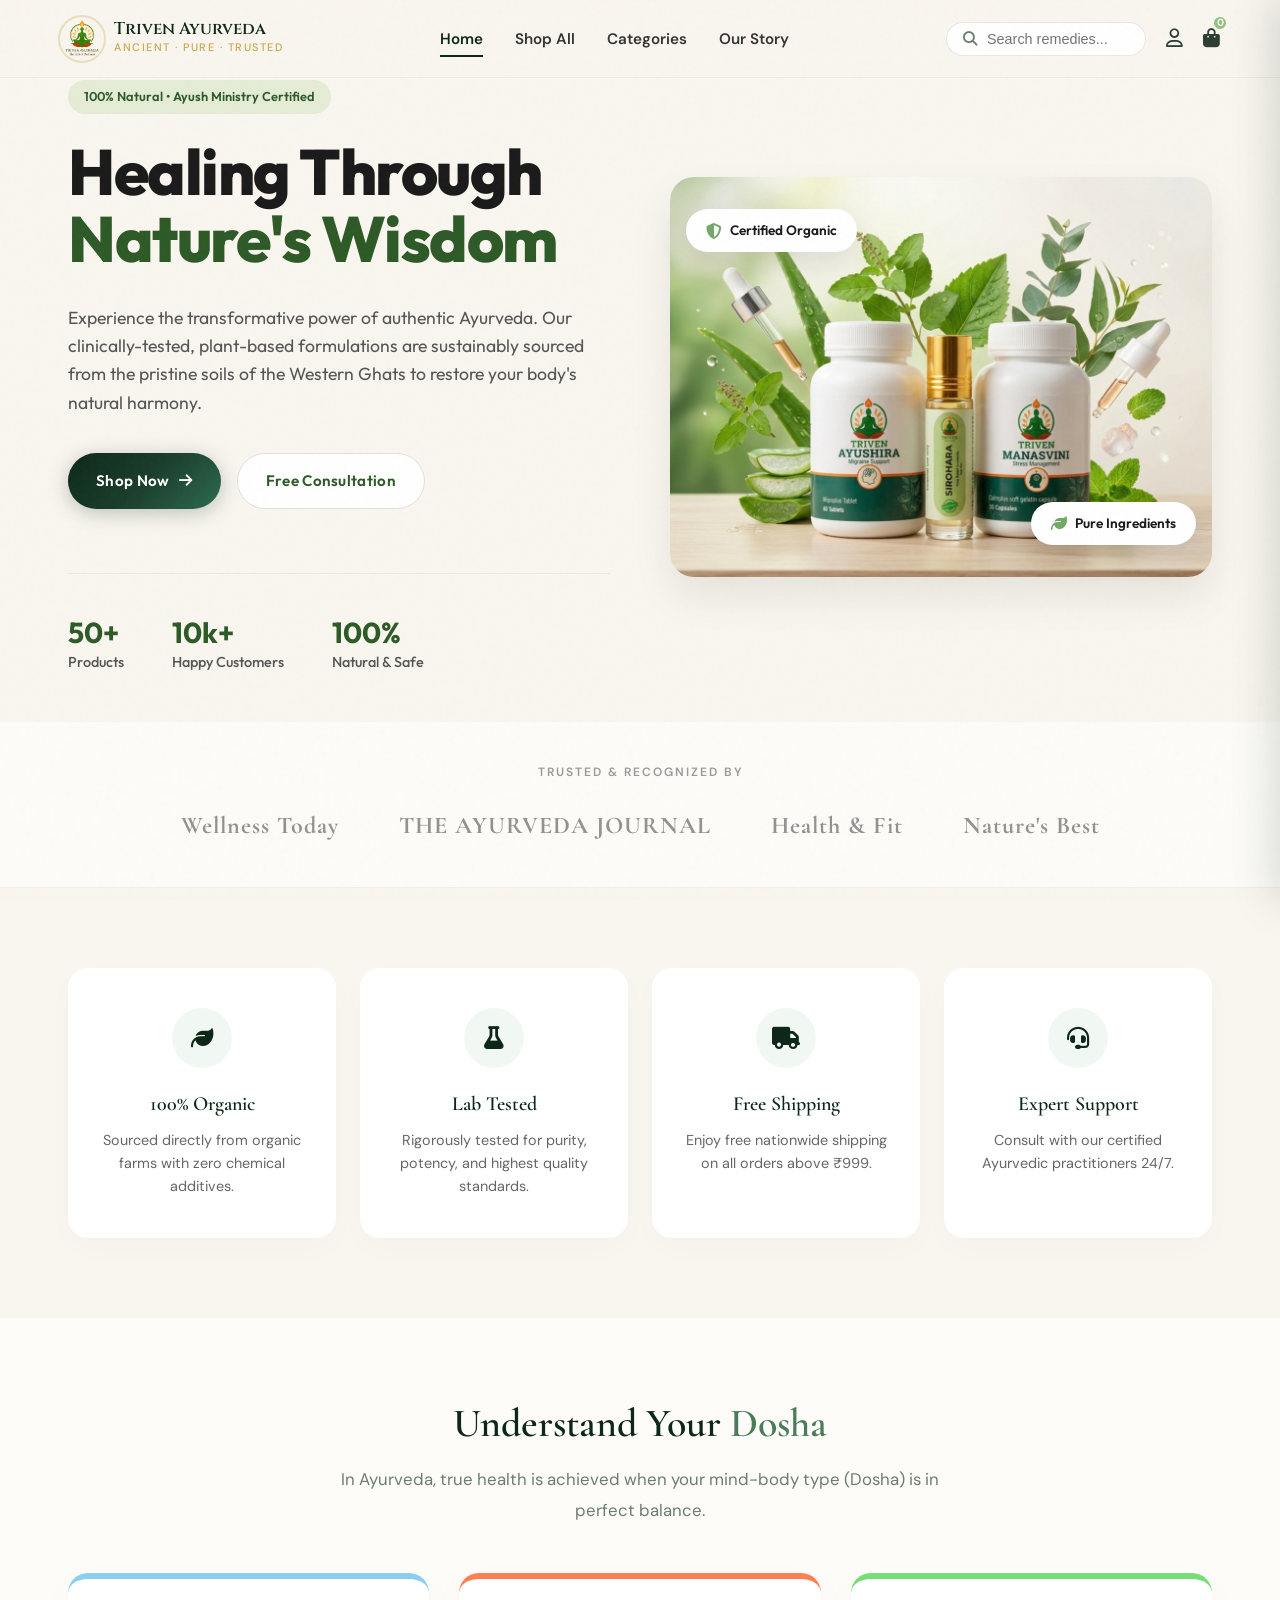
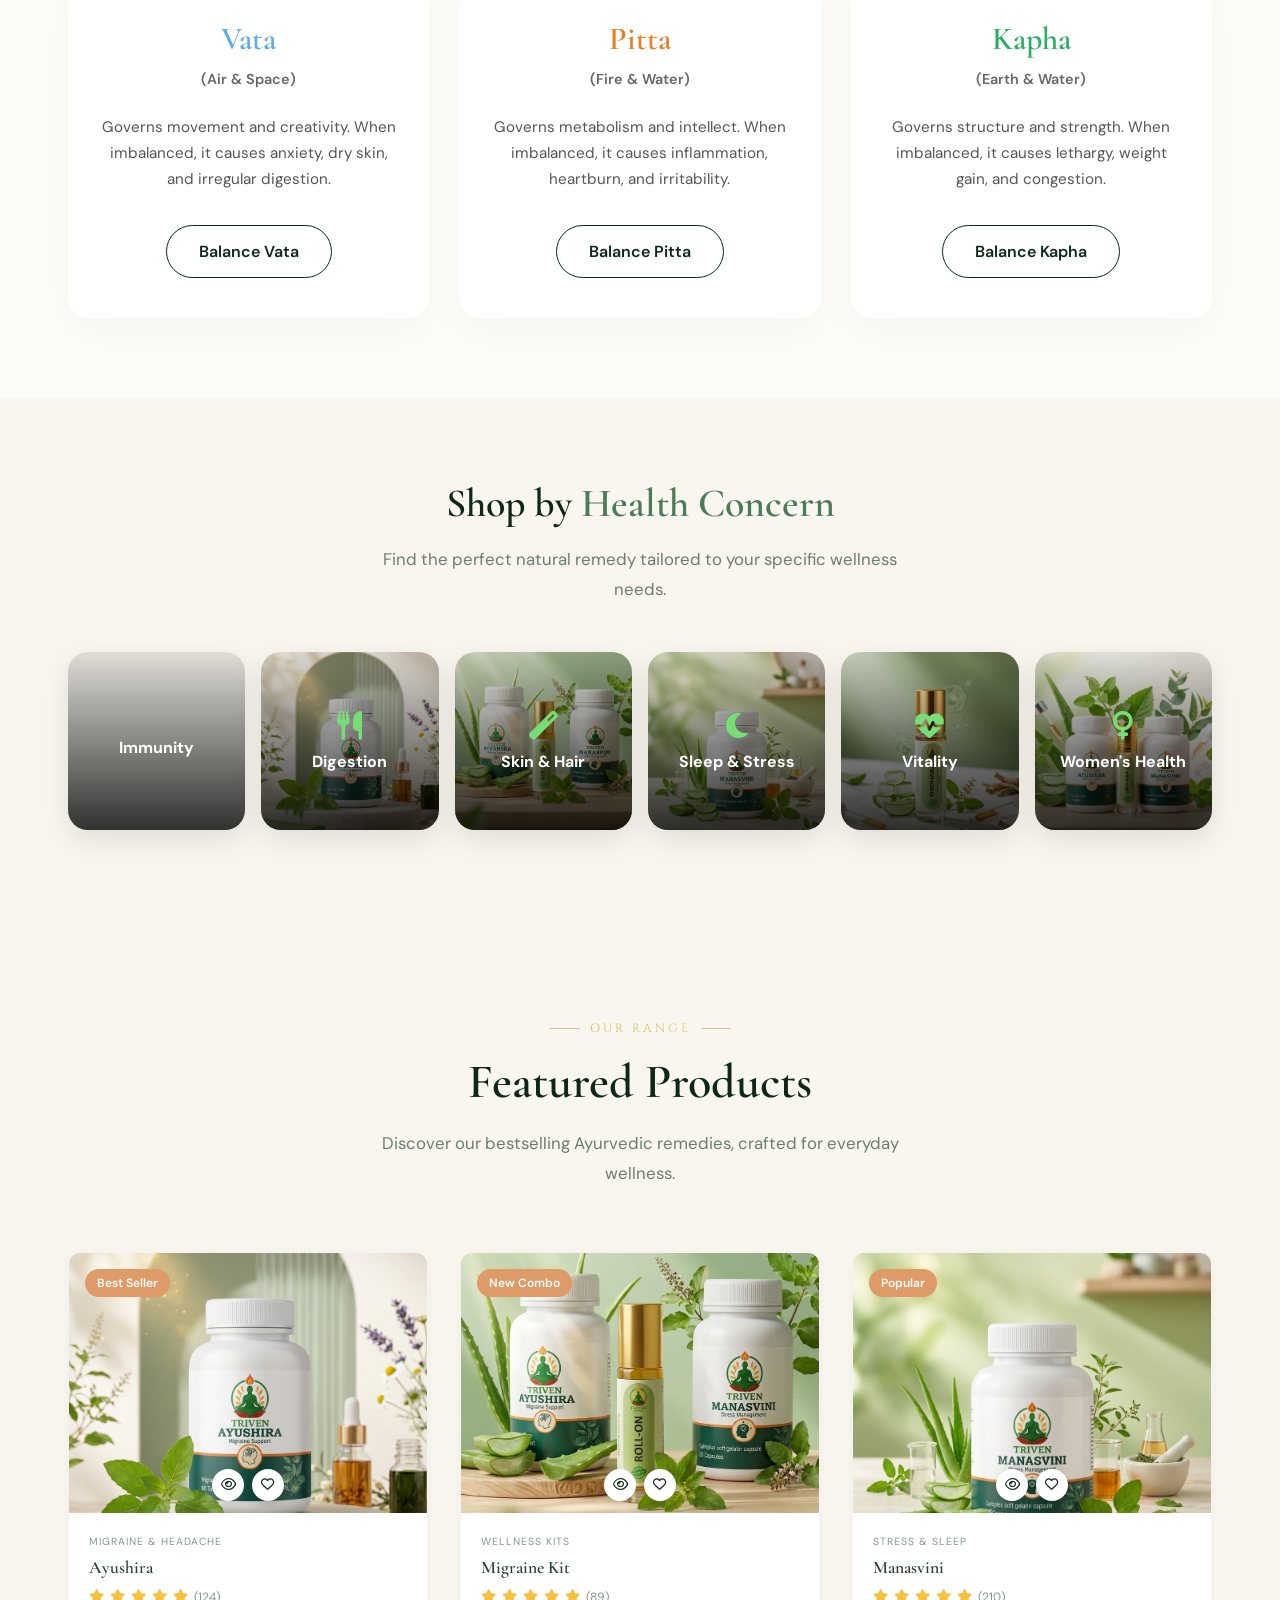
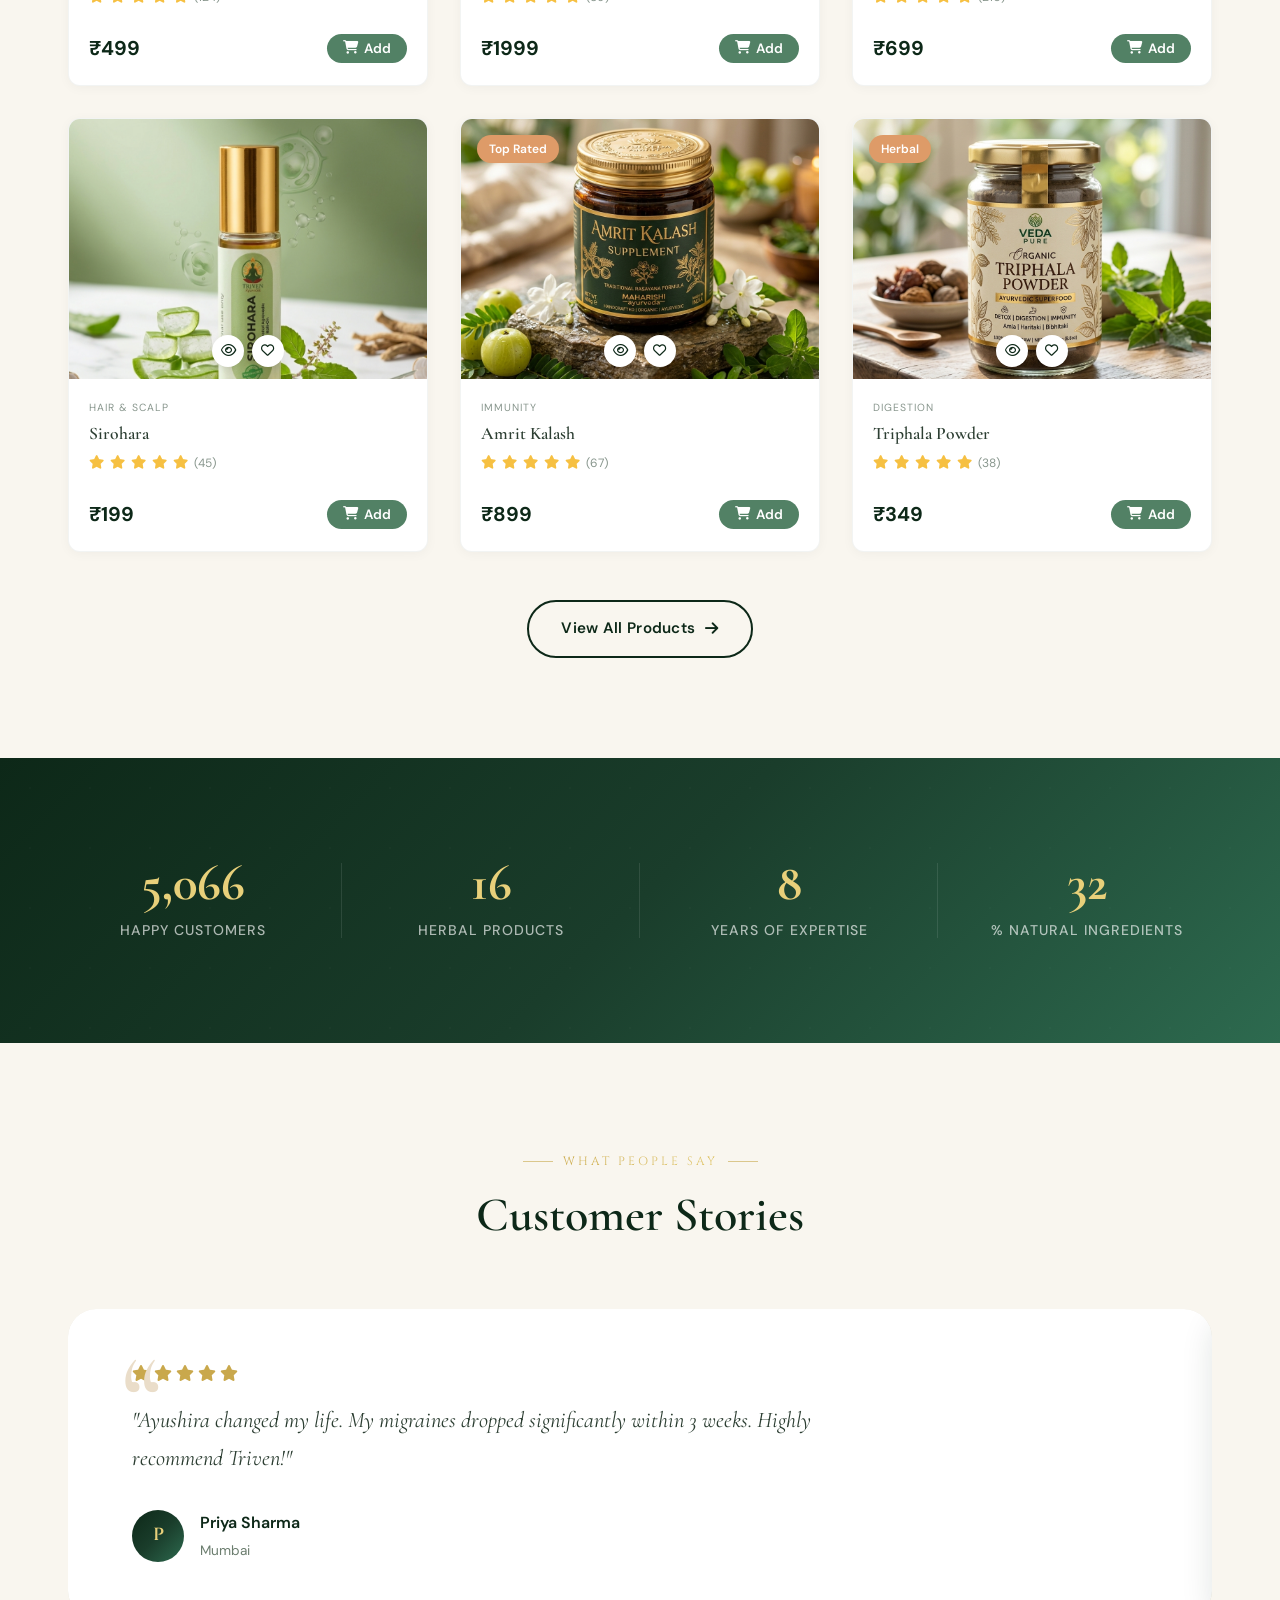
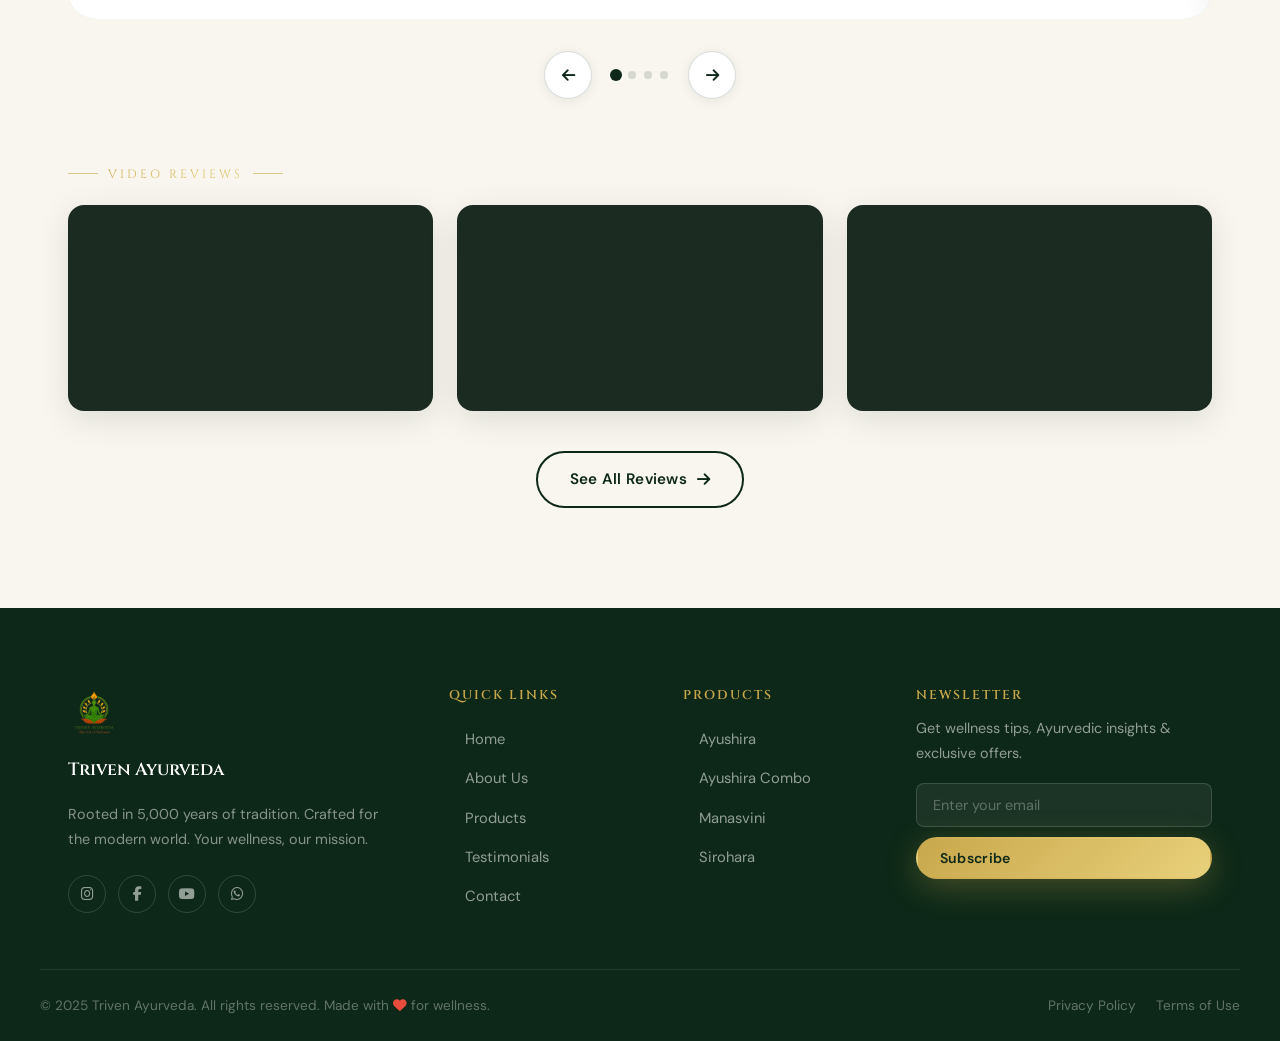
==== commit a88c006f: "update" ====
--- a/index.html
+++ b/index.html
@@ -3,7 +3,6 @@
 <head>
   <meta charset="UTF-8" />
   <meta name="viewport" content="width=device-width, initial-scale=1.0" />
-
   <title>Triven Ayurveda — Ancient Wisdom, Modern Wellness</title>
   <meta name="description" content="Discover premium Ayurvedic formulations by Triven Ayurveda. 100% natural, lab-tested remedies for migraine, stress, and holistic wellness." />
   <link rel="stylesheet" href="Triven.css" />
@@ -54,7 +53,7 @@
   </nav>
 
   <!-- HERO -->
-  <section class="hero" id="home">
+   <section class="hero" id="home">
     <div class="container hero-container">
       <div class="hero-left">
         <div class="hero-badge">100% Natural • Ayush Ministry Certified</div>
@@ -97,7 +96,7 @@
         </div>
       </div>
     </div>
-  </section>
+  </section> 
 
   <!-- TRUSTED BY SECTION -->
   <section class="trust-section">
@@ -386,7 +385,6 @@
 
   <a href="#home" class="back-to-top" id="backToTop"><i class="fas fa-arrow-up"></i></a>
 
-
   <!-- Cart Drawer HTML -->
   <div class="cart-drawer-overlay" id="cartDrawerOverlay"></div>
   <aside class="cart-drawer" id="cartDrawer" aria-label="Shopping Cart">
@@ -422,8 +420,9 @@
 
   <script src="config.js"></script>
   <script src="Triven.js"></script>
+  <script src="auth.js"></script>
+  <script src="https://checkout.razorpay.com/v1/checkout.js"></script>
   <script src="cart.js"></script>
-  <script src="auth.js"></script>
   <script>
     if (document.getElementById('page-loader')) document.getElementById('page-loader').classList.add('hide');
     const callBarDoc = document.querySelector('.call-bar-doctor');
--- a/Triven.css
+++ b/Triven.css
@@ -1709,7 +1709,7 @@
   .call-bar-doctor { width: 36px; height: 36px; }
   .doctor-online { font-size: 0.82rem; gap: 8px; }
   .online-dot { width: 8px; height: 8px; }
-  .footer { margin-bottom: 60px; }
+  .footer { padding-bottom: 70px; }
   .about-story-img img { height: auto; }
   .product-footer { flex-direction: column; align-items: flex-start; gap: 12px; }
   .product-footer .btn { width: 100%; justify-content: center; }
@@ -2108,7 +2108,8 @@
     align-items: center;
   }
   .nav-container > .nav-tools .search-bar,
-  .nav-container > .nav-tools a[aria-label="Account"] {
+  .nav-container > .nav-tools a[aria-label="Account"],
+  .nav-container > .nav-tools a[aria-label="Cart"] {
     display: none !important;
   }
   .hamburger span { background: var(--forest); }
--- a/cart.css
+++ b/cart.css
@@ -420,6 +420,76 @@
   background: #dc2626;
   color: #fff;
 }
+
+/* ----------------------------------------------------------
+   PAYMENT METHOD SELECTOR
+   ---------------------------------------------------------- */
+.pay-method-label {
+  font-size: 0.75rem;
+  font-weight: 700;
+  color: var(--text-muted);
+  text-transform: uppercase;
+  letter-spacing: 0.5px;
+  margin-bottom: 8px;
+  font-family: 'DM Sans', sans-serif;
+}
+.pay-method-options {
+  display: flex;
+  gap: 8px;
+  margin-bottom: 14px;
+}
+.pay-method-btn {
+  flex: 1;
+  padding: 9px 10px;
+  border-radius: var(--radius-full);
+  border: 1.5px solid rgba(13,40,24,0.15);
+  background: var(--cream);
+  color: var(--forest);
+  font-size: 0.82rem;
+  font-weight: 600;
+  font-family: 'DM Sans', sans-serif;
+  cursor: pointer;
+  display: flex;
+  align-items: center;
+  justify-content: center;
+  gap: 6px;
+  transition: all 0.2s;
+}
+.pay-method-btn:hover { border-color: var(--forest); }
+.pay-method-btn.active {
+  background: var(--forest);
+  color: #fff;
+  border-color: var(--forest);
+}
+.cod-charge-note {
+  font-size: 0.75rem;
+  color: #b45309;
+  background: #fffbeb;
+  border: 1px solid #fde68a;
+  border-radius: 8px;
+  padding: 7px 10px;
+  margin-bottom: 10px;
+  display: flex;
+  align-items: center;
+  gap: 6px;
+  font-family: 'DM Sans', sans-serif;
+  font-weight: 500;
+}
+.cod-breakdown {
+  display: grid;
+  grid-template-columns: 1fr auto;
+  gap: 4px 12px;
+  background: #f0fdf4;
+  border: 1px solid #bbf7d0;
+  border-radius: 8px;
+  padding: 8px 12px;
+  margin-bottom: 10px;
+  font-size: 0.78rem;
+  font-family: 'DM Sans', sans-serif;
+  color: #166534;
+  font-weight: 600;
+}
+.cod-breakdown i { margin-right: 4px; font-size: 0.7rem; }
 
 /* ----------------------------------------------------------
    ORDER SUCCESS / ERROR TOAST
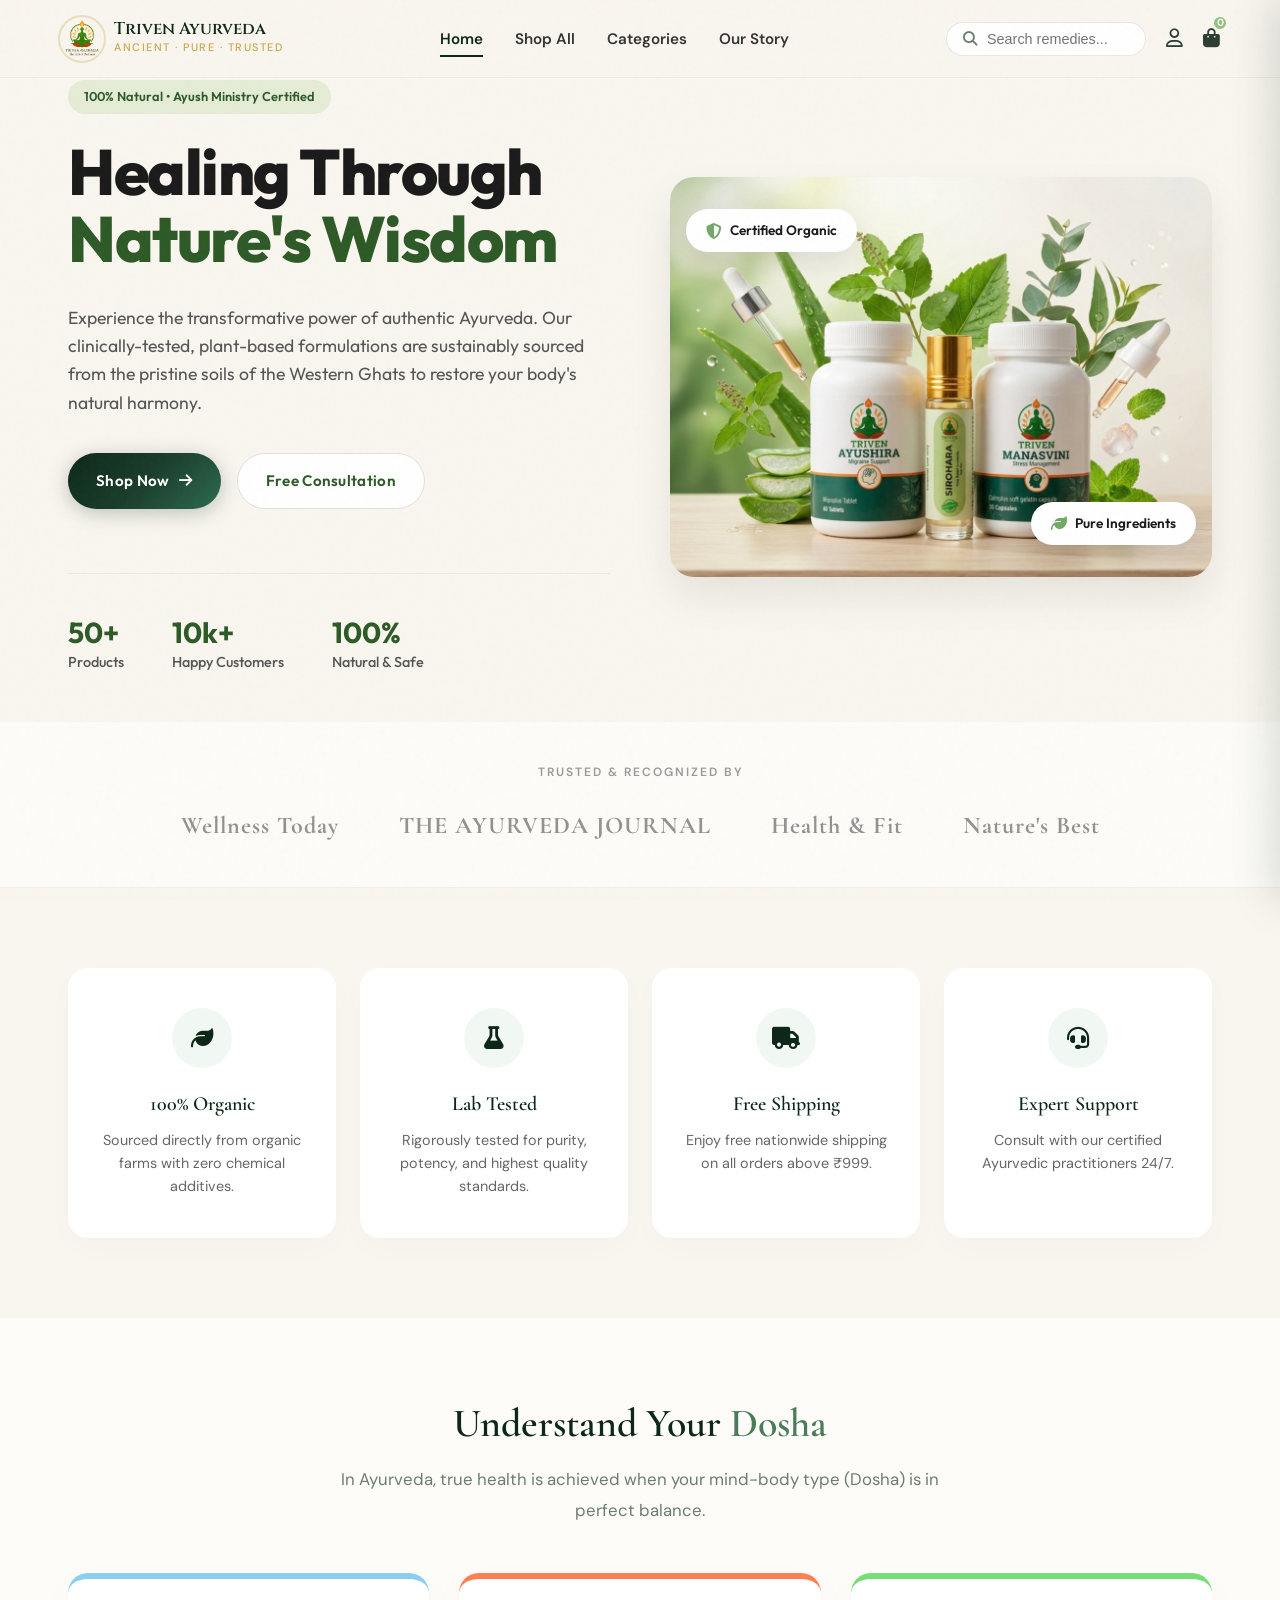
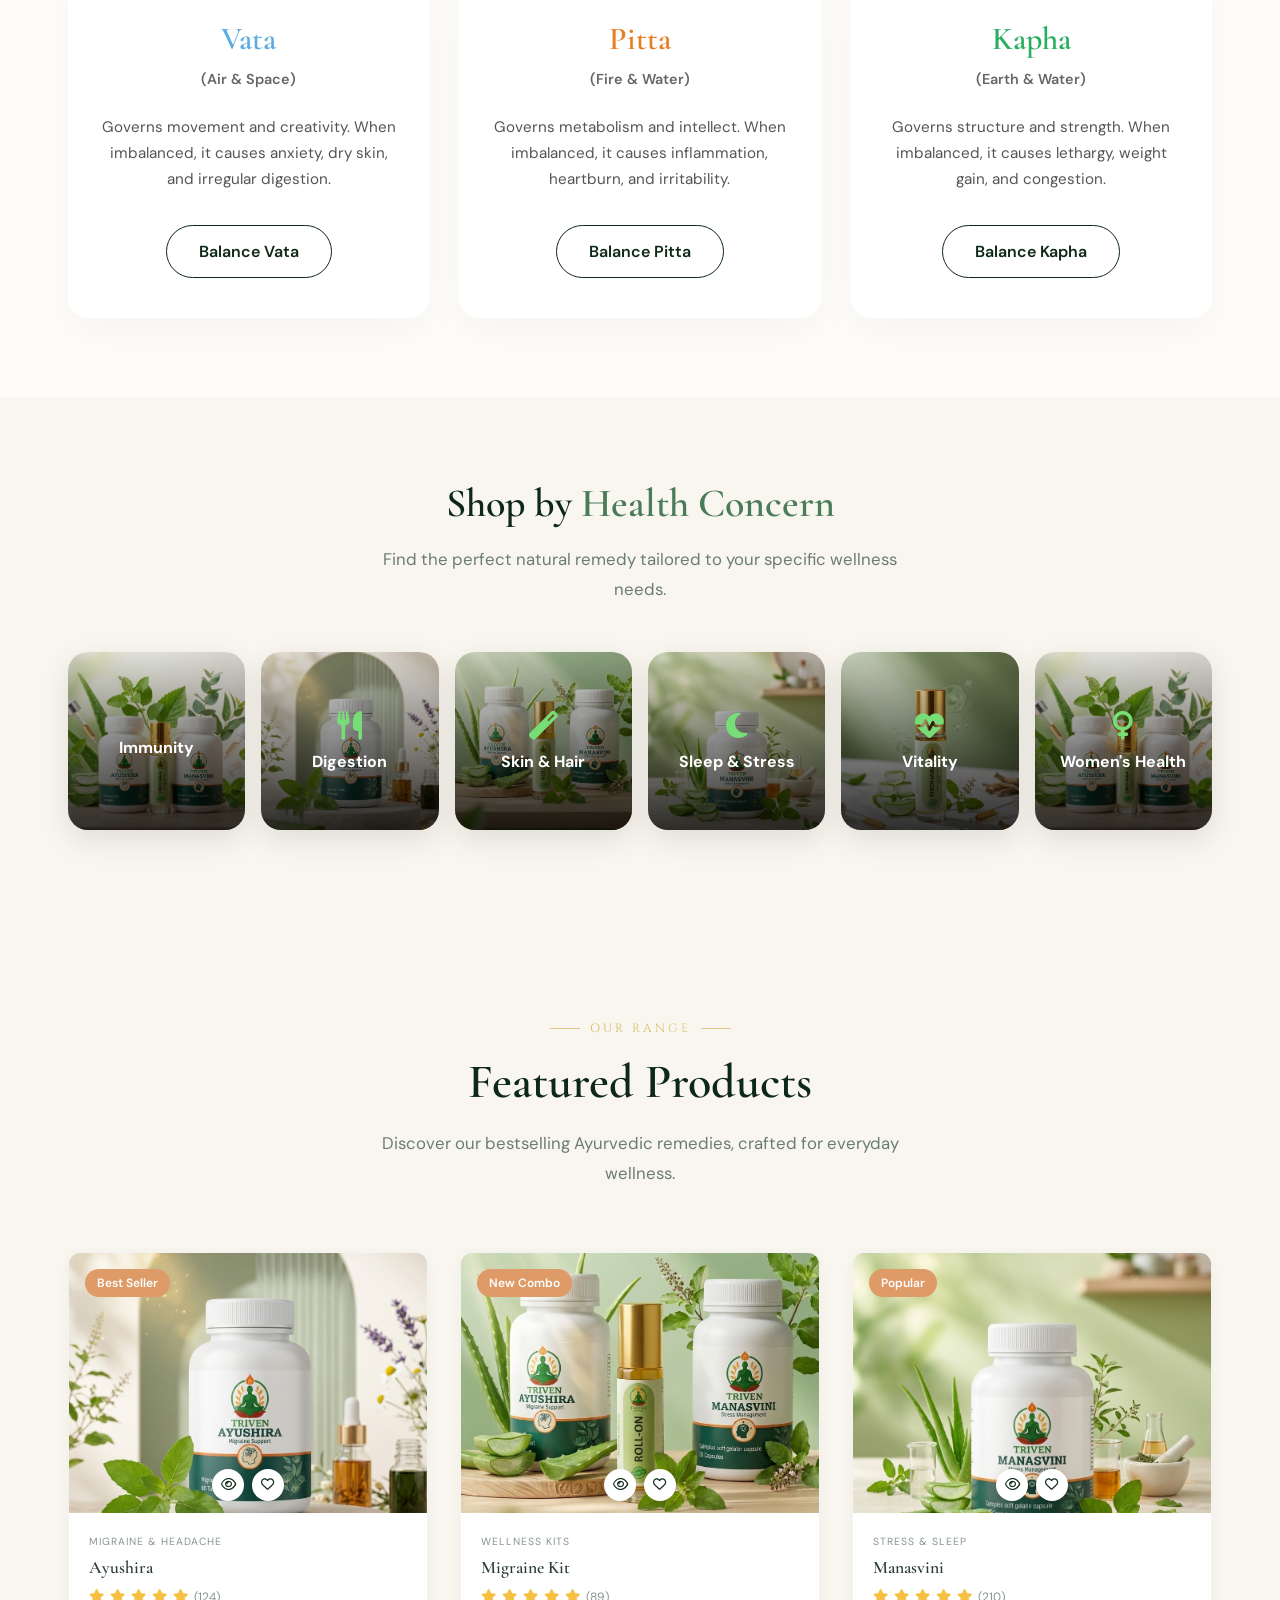
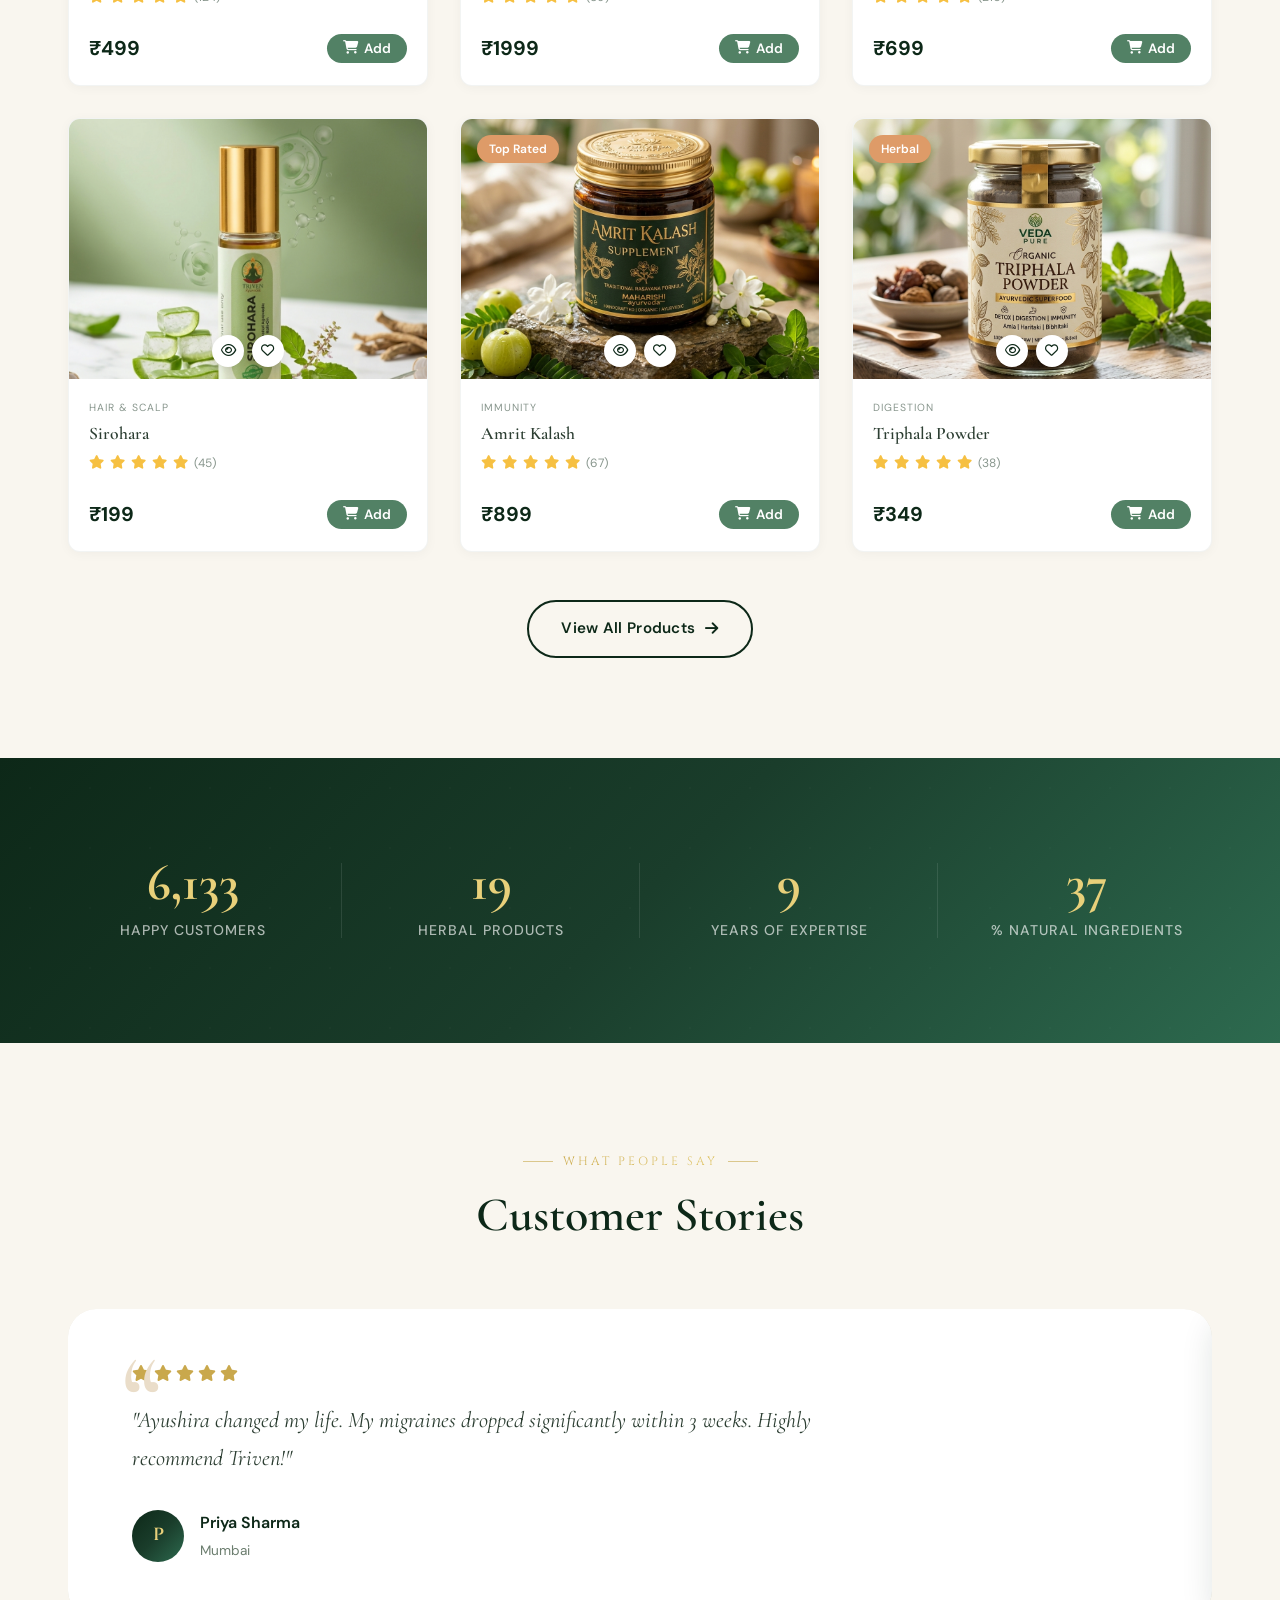
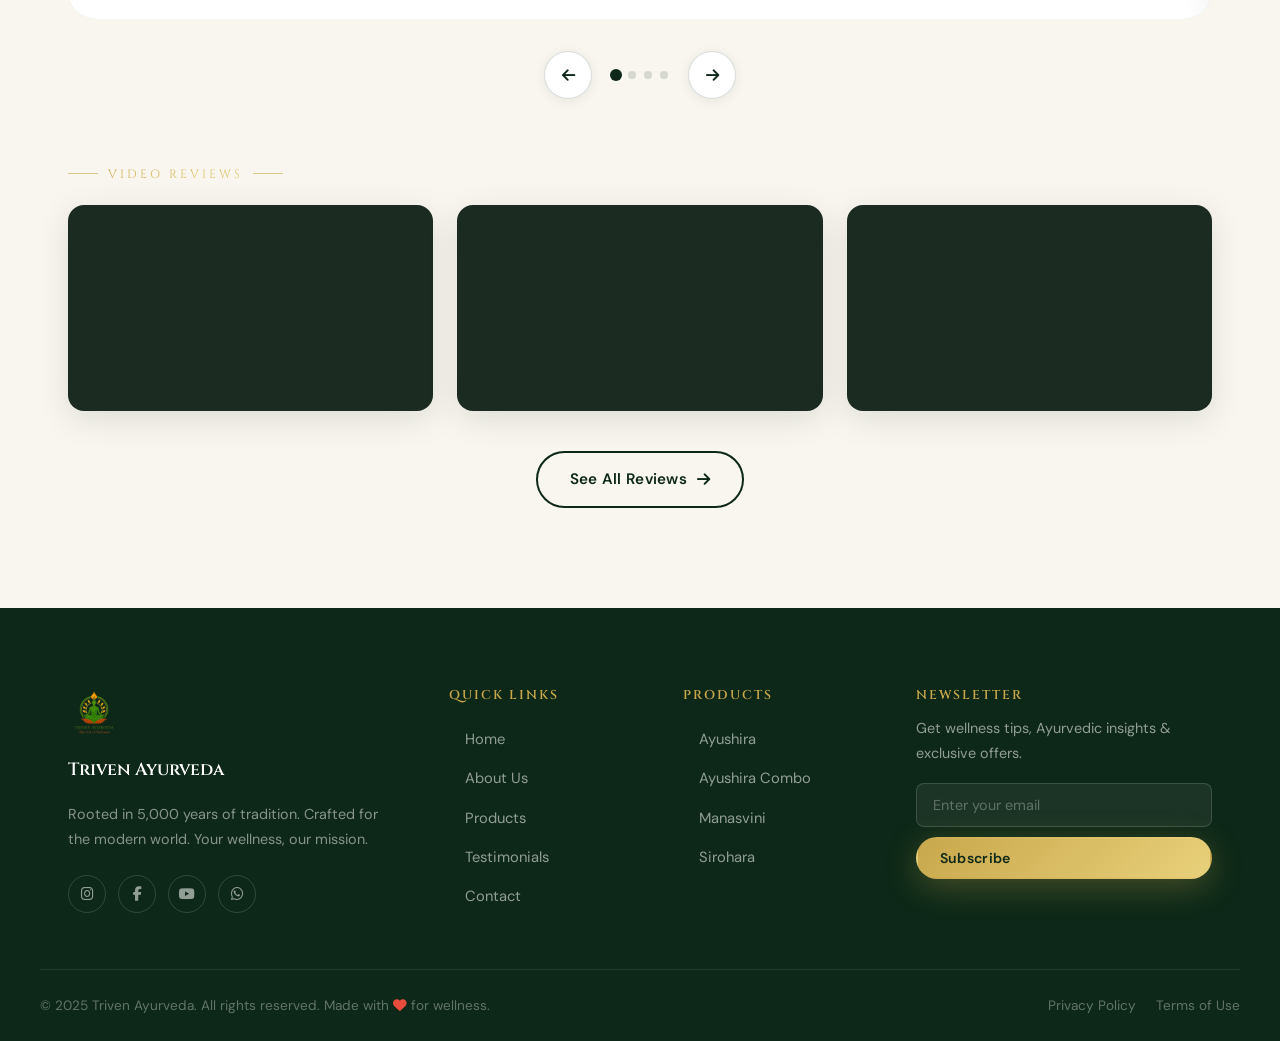
==== commit f62c836b: "gjhgtj" ====
--- a/index.html
+++ b/index.html
@@ -177,7 +177,7 @@
       </div>
       <div class="concerns-grid">
         <a href="products.html" class="concern-card reveal">
-          <div class="concern-img" style="background-image: url('assets/productimg1.png');"></div>
+          <div class="concern-img" style="background-image: url('assets/Productimg1.png');"></div>
           <div class="concern-overlay">
             <i class="fas fa-shield-plus"></i>
             <span>Immunity</span>
